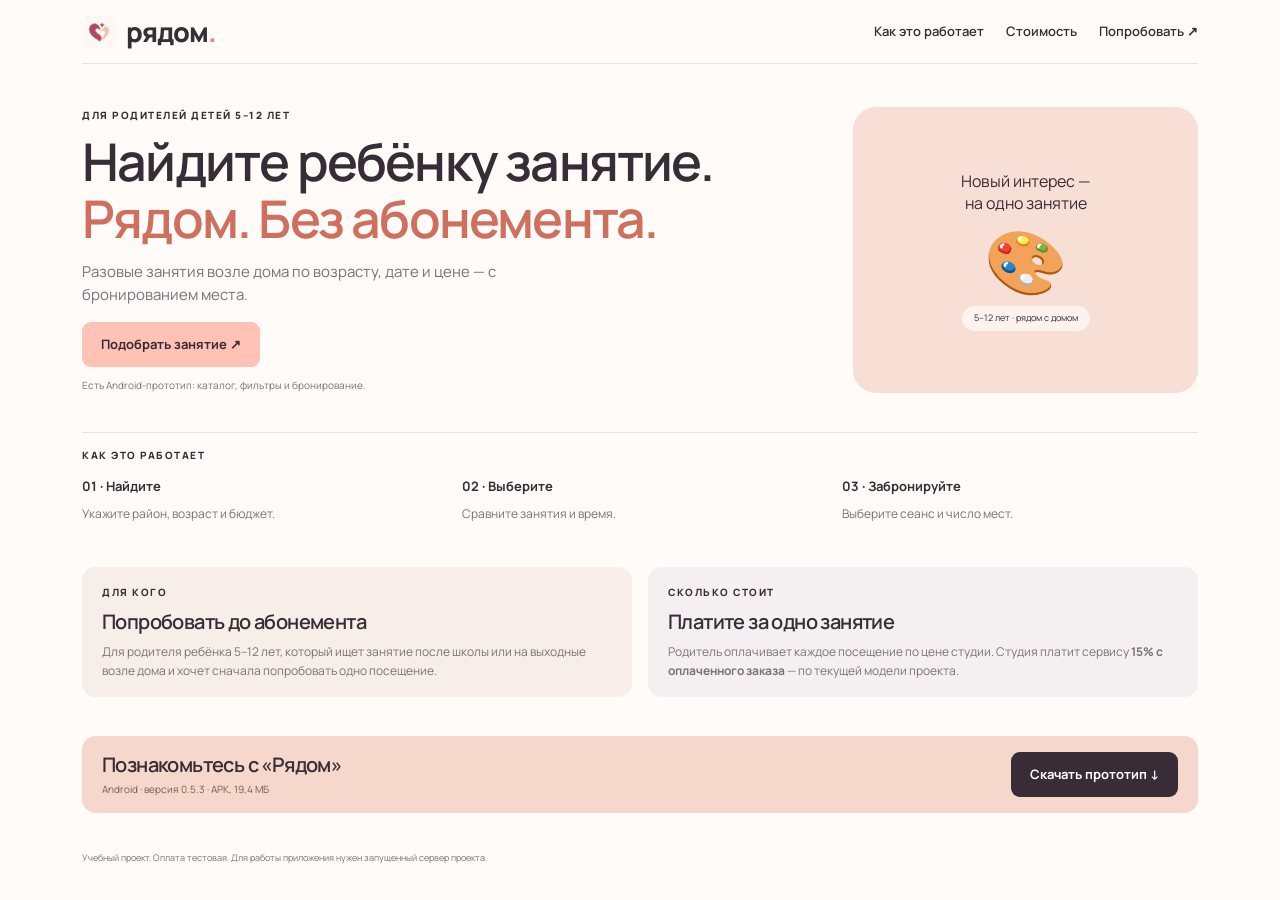
==== index.html @ be939d82 "Publish Ryadom landing page" ====
<!doctype html><html lang="ru"><head><meta charset="utf-8"><meta name="viewport" content="width=device-width,initial-scale=1"><title>Рядом — занятия для детей без абонемента</title><meta name="description" content="Выберите разовое занятие для ребёнка 5–12 лет рядом с домом. Возраст, расписание и стоимость — в одном приложении."><link rel="icon" href="icon.png"><link rel="stylesheet" href="style.css"><style>
:root{--paper:#fffbf8;--ink:#382d36;--muted:#7b7177;--accent:#ffc2b5;--line:#ece1df}.brand{display:flex;align-items:center;font-size:29px}.brand img{width:42px;height:42px;border-radius:12px;margin-right:10px}.hero{gap:50px;min-height:600px}.hero h1 em{font-style:normal;color:#cf705f}.visual{background:#f7ddd4;min-height:460px;display:flex;align-items:center;justify-content:center}.phone{width:250px;background:#fffaf8;border:7px solid white;border-radius:35px;box-shadow:0 24px 65px #9e62512b;transform:rotate(-5deg);padding:20px 14px;position:relative;z-index:1}.phone-top{font-size:10px;display:flex;justify-content:space-between}.phone h3{font-size:23px;margin:22px 0 8px}.phone p{font-size:10px;color:var(--muted)}.search{background:#f1e8e3;border-radius:8px;padding:8px;font-size:10px;margin:12px 0}.mini-art{height:115px;background:#ffcab8;border-radius:12px;display:grid;place-items:center;font-size:64px}.phone strong{font-size:13px;display:block;margin-top:12px}.phone .button{width:100%;font-size:11px;padding:10px;margin-top:12px;background:#e99582;color:#382d36}.float{position:absolute;padding:14px 18px;background:white;border-radius:14px;font-size:12px;box-shadow:0 10px 30px #814d4212;z-index:2}.float.a{right:10px;top:70px;transform:rotate(6deg)}.float.b{left:14px;bottom:48px;transform:rotate(3deg)}.flower{position:absolute;right:18px;bottom:25px;color:#e38f78;font-size:90px;line-height:1}.tag{display:inline-block;border:1px solid #e6d1cb;padding:5px 12px;border-radius:20px;font-size:11px;margin:0 5px 8px 0}.ribbon{padding:18px 0;border-top:1px solid var(--line);display:flex;justify-content:space-between;gap:16px;font-size:12px;color:var(--muted)}.demo{background:#f8eee8;border-radius:22px;padding:30px}.filters{display:flex;gap:10px;flex-wrap:wrap;margin:22px 0}.filters label{font-size:11px;display:flex;flex-direction:column;gap:5px;flex:1}select{font:inherit;border:1px solid #e3d7d1;border-radius:8px;padding:10px;background:white;color:var(--ink);min-width:130px}.cards{display:grid;grid-template-columns:repeat(3,1fr);gap:16px}.activity{background:white;border-radius:14px;padding:16px}.activity .art{height:110px;border-radius:9px;display:grid;place-items:center;font-size:50px;background:var(--tint)}.activity h3{font-size:17px;margin:14px 0 5px}.activity p{font-size:12px;color:var(--muted);margin:5px 0}.activity .button{width:100%;padding:10px;font-size:12px;margin-top:15px}.demo-note{font-size:11px;color:var(--muted)}.audience{background:#f5e3dc;border-radius:22px;padding:36px}.audience blockquote{margin:0;font-size:25px;line-height:1.5;letter-spacing:-.6px}.audience small{display:block;margin-top:20px;color:var(--muted)}.price .unit{font-size:14px;letter-spacing:0;font-weight:500}.price ul{padding-left:20px;font-size:14px;color:var(--muted)}.contact{background:#f5d7cc;color:var(--ink)}.contact p{color:#755b58}.contact small{display:block;max-width:360px;font-size:11px;margin-top:12px}.empty{grid-column:1/-1;padding:30px;text-align:center}.modal{border:0;max-width:450px;width:calc(100% - 32px);border-radius:22px;padding:32px;color:var(--ink);background:var(--paper)}.modal::backdrop{background:#382d3680}.modal h2{font-size:27px}.close{float:right;border:0;background:transparent;font-size:24px;cursor:pointer}.modal p{color:var(--muted);font-size:14px}.modal .button{margin-top:12px;width:100%}@media(max-width:800px){.hero{min-height:0}.visual{min-height:410px}.ribbon{flex-wrap:wrap}.cards{grid-template-columns:1fr}.activity{display:grid;grid-template-columns:80px 1fr;gap:0 16px}.activity .art{grid-row:1/5;height:100%;min-height:100px;font-size:40px}.activity h3{margin-top:0}.activity .button{grid-column:2}.audience{padding:24px}.audience blockquote{font-size:22px}}@media(max-width:450px){nav a:first-child{display:none}.hero h1{font-size:42px}.float.a{right:0}.float.b{left:0}.contact h2{font-size:29px}}
</style><style>
html,body{height:100%;margin:0}body>.wrap{height:100dvh;max-width:1180px;display:flex;flex-direction:column;padding:0 32px}header{height:64px;flex-shrink:0}.brand{font-size:27px}.brand img{width:34px;height:34px}nav{gap:22px}.one-screen{flex:1;min-height:0;display:flex;flex-direction:column;justify-content:space-evenly;gap:12px;padding:16px 0 8px}.compact-hero{display:grid;grid-template-columns:1.4fr .65fr;align-items:center;gap:28px}.eyebrow{font-size:10px;margin-bottom:10px;letter-spacing:1.5px}.compact-hero h1{font-size:clamp(30px,4.1vw,52px);line-height:1.1;letter-spacing:-1.8px;margin:0 0 14px;font-weight:600}.compact-hero h1 em{font-style:normal;color:#cf705f}.lead{font-size:15px;line-height:1.5;max-width:530px;margin:0 0 16px;color:var(--muted)}.button{padding:12px 19px;font-size:13px}.proof{font-size:10px;margin:10px 0 0}.small-visual{align-self:stretch;min-height:200px;border-radius:23px;background:#f8dfd5;display:flex;align-items:center;justify-content:center;flex-direction:column;gap:10px;position:relative}.art-label{font-size:16px;line-height:1.4;text-align:center}.palette{font-size:65px;line-height:1.1;transform:rotate(-12deg)}.small-visual .tag{font-size:9px;border:0;margin:0;background:#fff9}.compact-how{border-top:1px solid var(--line);padding-top:14px}.steps{margin:0;gap:24px}.steps b{font-size:13px}.steps p{font-size:12px;margin:5px 0;color:var(--muted)}.compact-bottom{display:grid;grid-template-columns:1fr 1fr;gap:16px}.compact-bottom section{background:#f7eee9;padding:17px 20px;border-radius:14px}.compact-bottom section:last-child{background:#f4f0f2}h2{font-size:20px;letter-spacing:-.6px;line-height:1.2;margin:0 0 9px}.compact-bottom p{font-size:12px;line-height:1.55;color:var(--muted);margin:0}.compact-contact{display:flex;align-items:center;justify-content:space-between;gap:15px;padding:16px 20px;border-radius:14px;background:#f5d7cc}.compact-contact h2{font-size:20px;margin:0 0 4px}.compact-contact p{font-size:10px;margin:0;color:#755b58}.footnote{font-size:9px;line-height:1.4;margin:0;color:var(--muted)}.catalog-modal{max-width:780px}.catalog-modal .cards{grid-template-columns:repeat(3,1fr)}.catalog-modal .activity{display:block}.catalog-modal .activity .art{height:85px;min-height:0}.catalog-modal h3{font-size:14px}.catalog-modal .activity .button{font-size:10px;padding:8px}
@media(max-width:800px){body>.wrap{padding:0 22px}header{height:58px}.one-screen{gap:12px;padding-top:18px}.compact-hero{grid-template-columns:1.5fr .7fr;gap:18px}.compact-hero h1{font-size:32px}.lead{font-size:13px}.small-visual{min-height:180px}.art-label{font-size:13px}.palette{font-size:58px}.steps{grid-template-columns:repeat(3,1fr);gap:16px}.compact-bottom{gap:12px}.compact-bottom section{padding:15px}.compact-bottom h2{font-size:18px}.compact-bottom p{font-size:12px}}
@media(max-width:520px){body>.wrap{padding:0 15px}header{height:49px}.brand{font-size:23px}.brand img{width:29px;height:29px}nav{gap:13px}nav a{font-size:10px}.one-screen{gap:9px;padding-top:10px}.compact-hero{grid-template-columns:1fr}.small-visual{display:none}.compact-hero h1{font-size:30px;margin-bottom:10px}.eyebrow{font-size:9px;margin-bottom:7px}.lead{font-size:12px;margin-bottom:11px}.proof{font-size:9px;margin-top:7px}.button{padding:10px 14px;font-size:12px}.compact-how{padding-top:10px}.steps{gap:11px}.steps b{font-size:11px}.steps p{font-size:10px;line-height:1.45}.compact-bottom{gap:8px}.compact-bottom section{padding:12px 10px}.compact-bottom h2{font-size:15px}.compact-bottom p{font-size:10px;line-height:1.5}.compact-contact{padding:12px;gap:9px}.compact-contact h2{font-size:15px}.compact-contact p{font-size:9px}.compact-contact .button{font-size:10px;padding:10px}.footnote{font-size:8px}.catalog-modal{padding:20px}.catalog-modal .cards{grid-template-columns:1fr}.catalog-modal .activity{display:grid}.catalog-modal .activity .art{height:100%}}
@media(max-height:700px) and (min-width:521px){header{height:50px}.one-screen{gap:8px;padding:10px 0 5px}.compact-hero h1{font-size:34px}.small-visual{min-height:160px}.palette{font-size:48px}.lead{font-size:12px;margin-bottom:10px}.compact-bottom section{padding:12px 16px}.compact-bottom p{font-size:11px}.compact-how{padding-top:10px}.compact-contact{padding:10px 16px}.eyebrow{margin-bottom:6px}.compact-bottom h2{font-size:18px}}
</style></head><body><div class="wrap"><header><a class="brand" href="#" aria-label="Рядом — главная"><img src="icon.png" alt="">рядом<span style="color:#dc8d7c">.</span></a><nav aria-label="Навигация"><a href="#how">Как это работает</a><a href="#price">Стоимость</a><a href="#try">Попробовать ↗</a></nav></header>
<main class="one-screen">
<section class="compact-hero"><div><span class="eyebrow">Для родителей детей 5–12 лет</span><h1>Найдите ребёнку занятие.<br><em>Рядом. Без абонемента.</em></h1><p class="lead">Разовые занятия возле дома по возрасту, дате и цене — с бронированием места.</p><button class="button light" id="show-catalog">Подобрать занятие ↗</button><p class="proof">Есть Android-прототип: каталог, фильтры и бронирование.</p></div><div class="small-visual"><span class="art-label">Новый интерес —<br>на одно занятие</span><div class="palette" aria-hidden="true">🎨</div><span class="tag">5–12 лет · рядом с домом</span></div></section>
<section class="compact-how" id="how"><span class="eyebrow">Как это работает</span><div class="steps"><article><b>01 · Найдите</b><p>Укажите район, возраст и бюджет.</p></article><article><b>02 · Выберите</b><p>Сравните занятия и время.</p></article><article><b>03 · Забронируйте</b><p>Выберите сеанс и число мест.</p></article></div></section>
<div class="compact-bottom"><section id="for"><span class="eyebrow">Для кого</span><h2>Попробовать до абонемента</h2><p>Для родителя ребёнка 5–12 лет, который ищет занятие после школы или на выходные возле дома и хочет сначала попробовать одно посещение.</p></section><section id="price"><span class="eyebrow">Сколько стоит</span><h2>Платите за одно занятие</h2><p>Родитель оплачивает каждое посещение по цене студии. Студия платит сервису <b>15% с оплаченного заказа</b> — по текущей модели проекта.</p></section></div>
<section class="compact-contact" id="try"><div><h2>Познакомьтесь с «Рядом»</h2><p>Android · версия 0.5.3 · APK, 19,4 МБ</p></div><a class="button" href="ryadom-parent.apk" download>Скачать прототип ↓</a></section><p class="footnote">Учебный проект. Оплата тестовая. Для работы приложения нужен запущенный сервер проекта.</p>
</main></div>
<dialog class="modal catalog-modal" id="catalog-dialog"><button class="close" id="close-catalog" aria-label="Закрыть подбор">×</button><span class="eyebrow">Пример подбора</span><h2>Какое занятие подойдёт?</h2><div class="filters"><label>Возраст ребёнка<select id="age"><option value="0">Любой, 5–12 лет</option><option value="5">5 лет</option><option value="6">6 лет</option><option value="7">7 лет</option><option value="8">8 лет</option><option value="9">9 лет</option><option value="10">10 лет</option><option value="11">11 лет</option><option value="12">12 лет</option></select></label><label>Бюджет за занятие<select id="budget"><option value="99999">Любой бюджет</option><option value="800">До 800 ₽</option><option value="1000">До 1 000 ₽</option><option value="1500">До 1 500 ₽</option></select></label><label>Направление<select id="category"><option value="all">Все направления</option><option value="creative">Творчество</option><option value="science">Наука</option><option value="movement">Движение</option></select></label></div><div class="cards" id="cards" aria-live="polite"></div><p class="demo-note">Демонстрационные занятия и цены. Реальная бронь не создаётся.</p></dialog>
<dialog class="modal" id="details"><button class="close" aria-label="Закрыть">×</button><span class="eyebrow">Пример занятия</span><h2 id="detail-title"></h2><p id="detail-info"></p><p>В приложении здесь можно выбрать сеанс и забронировать место. На этой странице показан демонстрационный сценарий; бронь не создаётся.</p><a class="button light" href="ryadom-parent.apk" download>Скачать прототип ↓</a></dialog><script>
const activities=[{name:'Первая чашка из глины',min:6,max:12,price:1200,category:'creative',icon:'🎨',tint:'#f6d7c7',duration:60},{name:'Лаборатория открытий',min:7,max:12,price:900,category:'science',icon:'🔬',tint:'#e1e8db',duration:60},{name:'Танцы: первый шаг',min:5,max:9,price:700,category:'movement',icon:'🩰',tint:'#eadff0',duration:45}];const cards=document.querySelector('#cards'),dialog=document.querySelector('#details');function render(){const age=+document.querySelector('#age').value,budget=+document.querySelector('#budget').value,category=document.querySelector('#category').value;const found=activities.filter(a=>(!age||age>=a.min&&age<=a.max)&&a.price<=budget&&(category==='all'||a.category===category));cards.innerHTML=found.length?found.map(a=>`<article class="activity"><div class="art" style="--tint:${a.tint}" aria-hidden="true">${a.icon}</div><h3>${a.name}</h3><p>${a.min}–${a.max} лет · ${a.duration} минут</p><p><b>${a.price.toLocaleString('ru-RU')} ₽</b> / занятие</p><button class="button" data-name="${a.name}">Посмотреть занятие ↗</button></article>`).join(''):'<p class="empty">В примере нет занятий с такими параметрами. Измените возраст или бюджет.</p>';cards.querySelectorAll('button').forEach(b=>b.onclick=()=>{const a=activities.find(a=>a.name===b.dataset.name);document.querySelector('#detail-title').textContent=a.name;document.querySelector('#detail-info').textContent=`${a.min}–${a.max} лет · ${a.duration} минут · ${a.price} ₽ за посещение`;dialog.showModal()})}document.querySelectorAll('select').forEach(s=>s.addEventListener('change',render));document.querySelector('#details .close').onclick=()=>dialog.close();dialog.addEventListener('click',e=>{if(e.target===dialog){const r=dialog.getBoundingClientRect();if(e.clientX<r.left||e.clientX>r.right||e.clientY<r.top||e.clientY>r.bottom)dialog.close()}});render();
const catalogDialog=document.querySelector('#catalog-dialog');document.querySelector('#show-catalog').onclick=()=>catalogDialog.showModal();document.querySelector('#close-catalog').onclick=()=>catalogDialog.close();
</script></body></html>
---- style.css ----
@import url('https://fonts.googleapis.com/css2?family=Manrope:wght@400;500;600;700;800&display=swap');
:root{--paper:#f7f6f2;--ink:#202b25;--muted:#657068;--accent:#d6f17b;--line:#dce0d7}*{box-sizing:border-box}html{scroll-behavior:smooth;scroll-padding-top:90px}body{margin:0;background:var(--paper);color:var(--ink);font-family:Manrope,Arial,sans-serif;line-height:1.6}a{color:inherit}button,input,textarea{font:inherit}.wrap{max-width:1240px;margin:auto;padding:0 40px}header{height:88px;display:flex;align-items:center;justify-content:space-between;border-bottom:1px solid var(--line)}.brand{font-size:22px;font-weight:800;text-decoration:none;letter-spacing:-1px}.brand-mark{display:inline-grid;place-items:center;width:32px;height:32px;border-radius:50%;background:var(--ink);color:var(--accent);margin-right:10px}nav{display:flex;gap:28px}nav a{text-decoration:none;font-size:13px;font-weight:600}.button{display:inline-flex;align-items:center;justify-content:center;gap:24px;padding:16px 24px;border-radius:9px;border:0;background:var(--ink);color:white;text-decoration:none;font-weight:700;cursor:pointer}.button:hover{background:#3d5145}.button.light{background:var(--accent);color:var(--ink)}.eyebrow{display:block;font-size:11px;font-weight:800;letter-spacing:2px;text-transform:uppercase;margin-bottom:22px}.hero{display:grid;grid-template-columns:1.1fr 1fr;gap:70px;align-items:center;min-height:620px;padding:65px 0}.hero h1{font-size:clamp(36px,4.7vw,64px);line-height:1.08;letter-spacing:-3px;font-weight:600;margin:0 0 25px}.hero .lead{max-width:430px;font-size:18px;color:var(--muted);margin-bottom:30px}.proof{font-size:12px;color:var(--muted);margin-top:20px}.visual{position:relative;min-height:430px;border-radius:28px;background:#e8edde;padding:36px;overflow:hidden}.visual:before{content:'';position:absolute;width:320px;height:320px;border:1px solid #c3cdb9;border-radius:50%;right:-130px;top:-130px}.sample{position:relative;background:white;border-radius:16px;padding:24px;box-shadow:0 20px 60px #31432512}.section{padding:85px 0;border-top:1px solid var(--line)}h2{font-size:clamp(28px,3.3vw,42px);line-height:1.2;letter-spacing:-1.5px;font-weight:600;margin:0 0 30px}.section-head{display:flex;justify-content:space-between;gap:30px;align-items:start}.section-head p{max-width:360px;color:var(--muted);margin-top:0}.steps{display:grid;grid-template-columns:repeat(3,1fr);gap:36px;margin-top:32px}.step{border-top:1px solid var(--line);padding-top:24px}.number{font-size:12px;color:var(--muted)}h3{font-size:21px;line-height:1.35;letter-spacing:-.5px}.step p{color:var(--muted);font-size:14px}.split{display:grid;grid-template-columns:1fr 1fr;gap:80px;align-items:start}.split p{color:var(--muted)}.price{border:1px solid var(--line);background:white;padding:32px;border-radius:18px}.price strong{display:block;font-size:40px;letter-spacing:-2px}.contact{background:var(--ink);color:white;border-radius:24px;padding:48px;display:flex;align-items:center;justify-content:space-between;gap:36px;margin-bottom:60px}.contact h2{margin-bottom:12px}.contact p{color:#c3ccc5;margin:0}footer{display:flex;justify-content:space-between;font-size:12px;color:var(--muted);padding:25px 0;border-top:1px solid var(--line)}:focus-visible{outline:3px solid #94b545;outline-offset:5px}@media(max-width:800px){.wrap{padding:0 22px}header{height:74px}nav{gap:16px}nav a{font-size:11px}.hero{grid-template-columns:1fr;gap:32px;padding:40px 0;min-height:0}.hero h1{letter-spacing:-1.8px}.hero .lead{font-size:16px}.visual{min-height:300px;padding:24px}.section{padding:48px 0}.section-head,.contact{display:block}.steps,.split{grid-template-columns:1fr;gap:24px}.contact{padding:28px}.contact .button{margin-top:24px}.section-head p{max-width:none}}@media(prefers-reduced-motion:reduce){html{scroll-behavior:auto}}
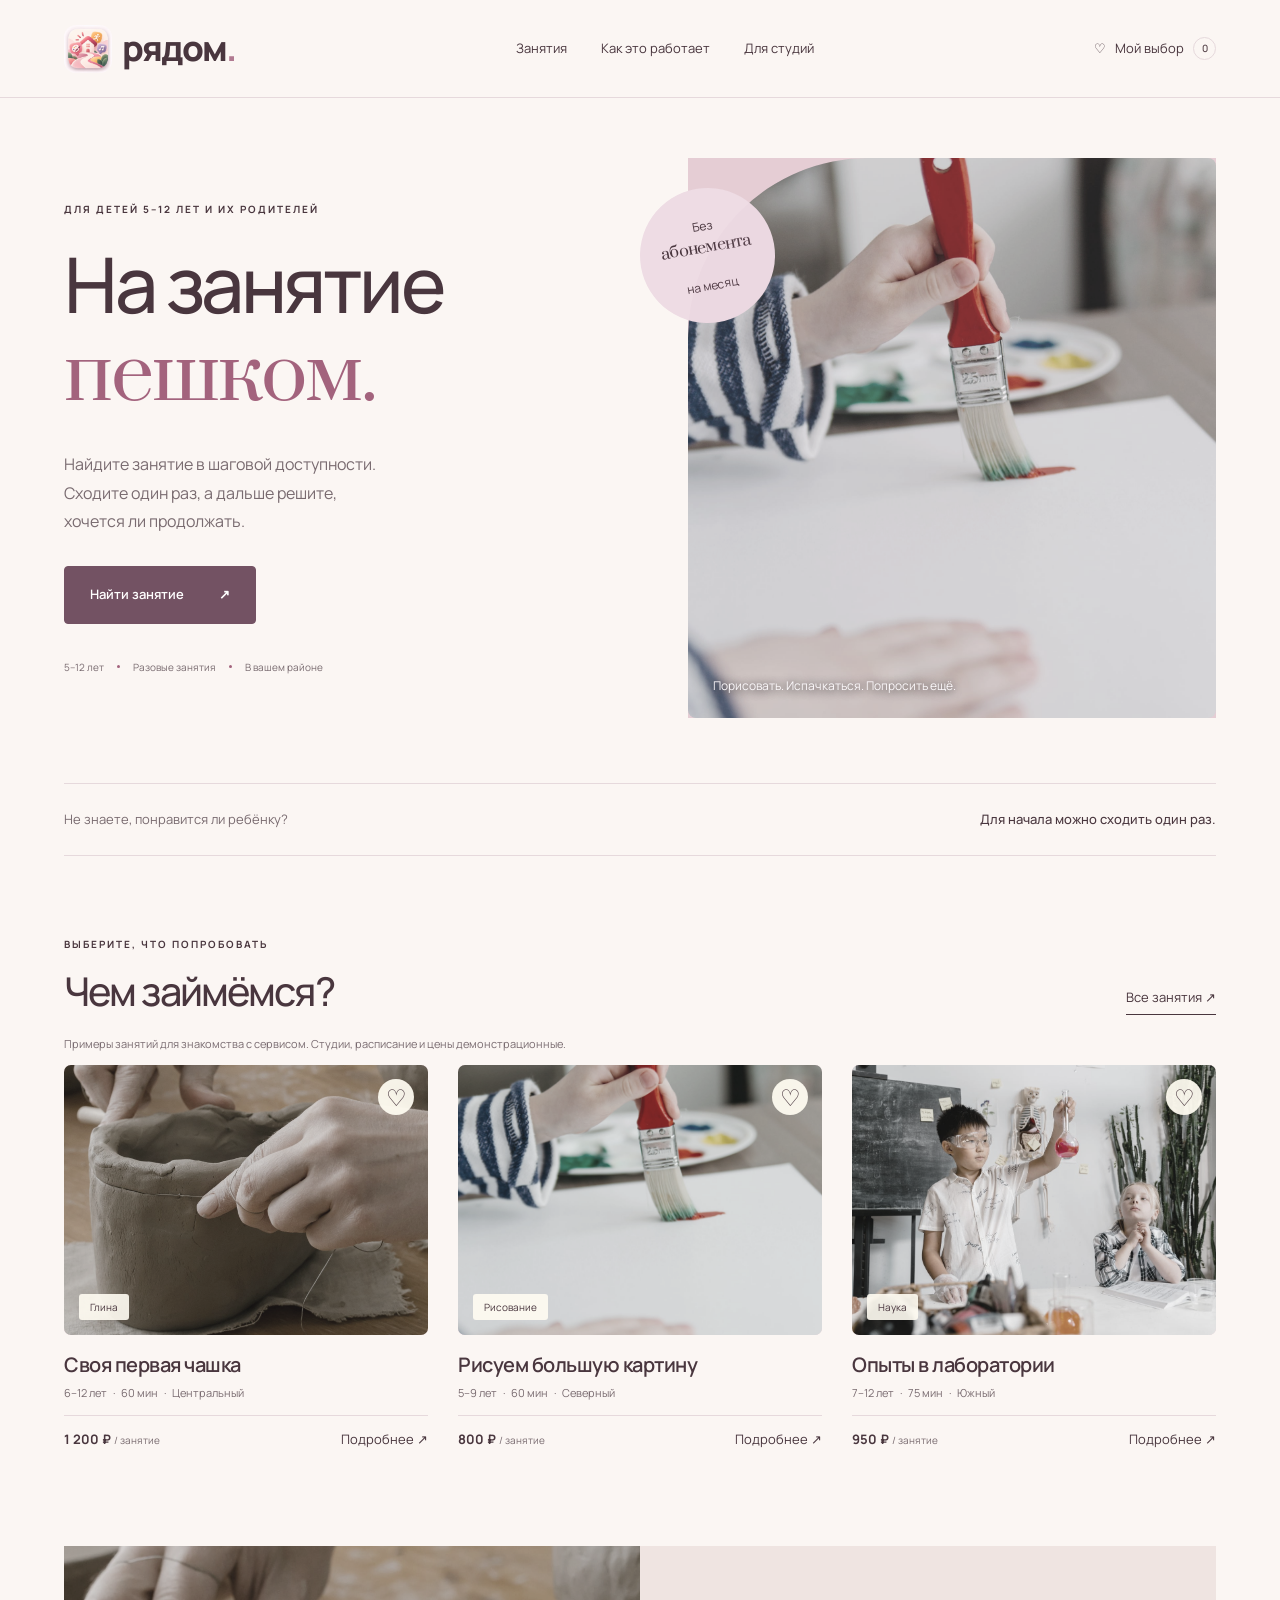
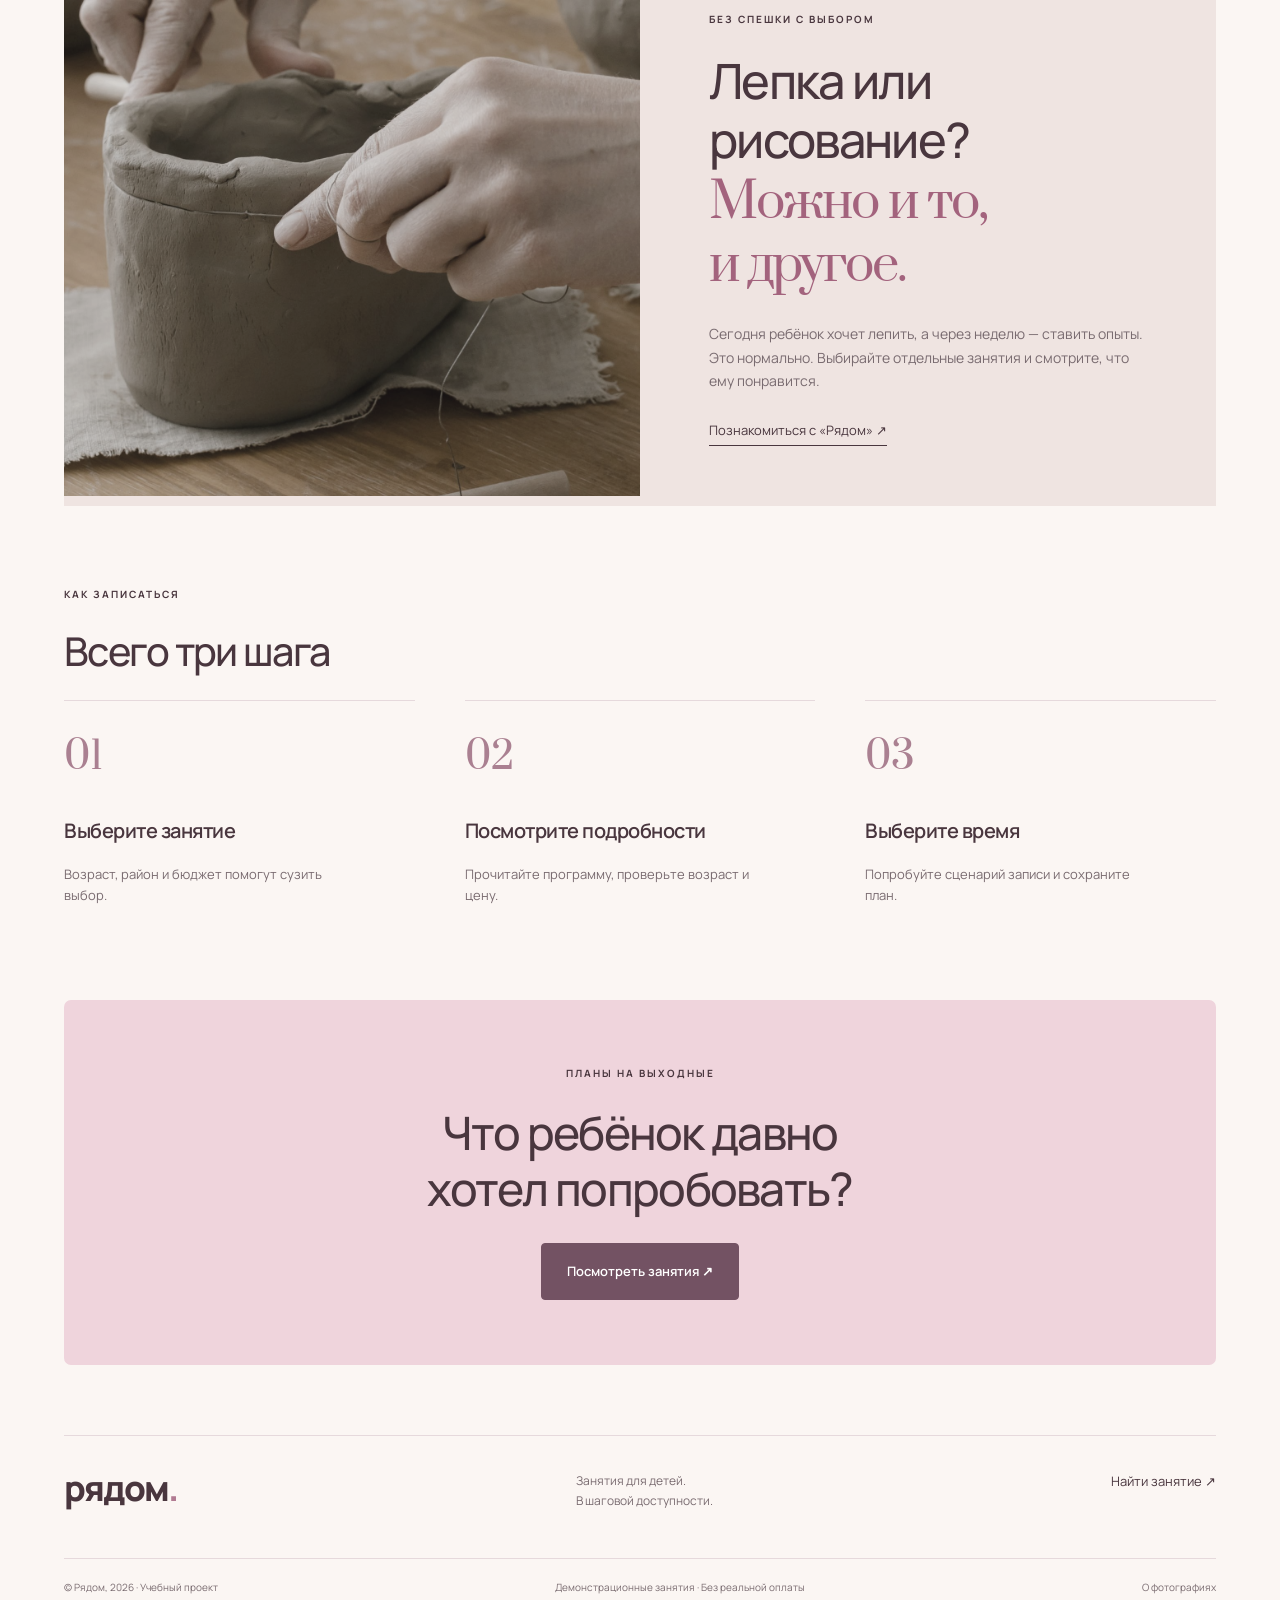
==== commit d0caa54a: "Replace landing with six-page Ryadom showcase Add catalog filters, favorites and local demo bookings" ====
--- a/index.html
+++ b/index.html
@@ -1,19 +1 @@
-<!doctype html><html lang="ru"><head><meta charset="utf-8"><meta name="viewport" content="width=device-width,initial-scale=1"><title>Рядом — занятия для детей без абонемента</title><meta name="description" content="Выберите разовое занятие для ребёнка 5–12 лет рядом с домом. Возраст, расписание и стоимость — в одном приложении."><link rel="icon" href="icon.png"><link rel="stylesheet" href="style.css"><style>
-:root{--paper:#fffbf8;--ink:#382d36;--muted:#7b7177;--accent:#ffc2b5;--line:#ece1df}.brand{display:flex;align-items:center;font-size:29px}.brand img{width:42px;height:42px;border-radius:12px;margin-right:10px}.hero{gap:50px;min-height:600px}.hero h1 em{font-style:normal;color:#cf705f}.visual{background:#f7ddd4;min-height:460px;display:flex;align-items:center;justify-content:center}.phone{width:250px;background:#fffaf8;border:7px solid white;border-radius:35px;box-shadow:0 24px 65px #9e62512b;transform:rotate(-5deg);padding:20px 14px;position:relative;z-index:1}.phone-top{font-size:10px;display:flex;justify-content:space-between}.phone h3{font-size:23px;margin:22px 0 8px}.phone p{font-size:10px;color:var(--muted)}.search{background:#f1e8e3;border-radius:8px;padding:8px;font-size:10px;margin:12px 0}.mini-art{height:115px;background:#ffcab8;border-radius:12px;display:grid;place-items:center;font-size:64px}.phone strong{font-size:13px;display:block;margin-top:12px}.phone .button{width:100%;font-size:11px;padding:10px;margin-top:12px;background:#e99582;color:#382d36}.float{position:absolute;padding:14px 18px;background:white;border-radius:14px;font-size:12px;box-shadow:0 10px 30px #814d4212;z-index:2}.float.a{right:10px;top:70px;transform:rotate(6deg)}.float.b{left:14px;bottom:48px;transform:rotate(3deg)}.flower{position:absolute;right:18px;bottom:25px;color:#e38f78;font-size:90px;line-height:1}.tag{display:inline-block;border:1px solid #e6d1cb;padding:5px 12px;border-radius:20px;font-size:11px;margin:0 5px 8px 0}.ribbon{padding:18px 0;border-top:1px solid var(--line);display:flex;justify-content:space-between;gap:16px;font-size:12px;color:var(--muted)}.demo{background:#f8eee8;border-radius:22px;padding:30px}.filters{display:flex;gap:10px;flex-wrap:wrap;margin:22px 0}.filters label{font-size:11px;display:flex;flex-direction:column;gap:5px;flex:1}select{font:inherit;border:1px solid #e3d7d1;border-radius:8px;padding:10px;background:white;color:var(--ink);min-width:130px}.cards{display:grid;grid-template-columns:repeat(3,1fr);gap:16px}.activity{background:white;border-radius:14px;padding:16px}.activity .art{height:110px;border-radius:9px;display:grid;place-items:center;font-size:50px;background:var(--tint)}.activity h3{font-size:17px;margin:14px 0 5px}.activity p{font-size:12px;color:var(--muted);margin:5px 0}.activity .button{width:100%;padding:10px;font-size:12px;margin-top:15px}.demo-note{font-size:11px;color:var(--muted)}.audience{background:#f5e3dc;border-radius:22px;padding:36px}.audience blockquote{margin:0;font-size:25px;line-height:1.5;letter-spacing:-.6px}.audience small{display:block;margin-top:20px;color:var(--muted)}.price .unit{font-size:14px;letter-spacing:0;font-weight:500}.price ul{padding-left:20px;font-size:14px;color:var(--muted)}.contact{background:#f5d7cc;color:var(--ink)}.contact p{color:#755b58}.contact small{display:block;max-width:360px;font-size:11px;margin-top:12px}.empty{grid-column:1/-1;padding:30px;text-align:center}.modal{border:0;max-width:450px;width:calc(100% - 32px);border-radius:22px;padding:32px;color:var(--ink);background:var(--paper)}.modal::backdrop{background:#382d3680}.modal h2{font-size:27px}.close{float:right;border:0;background:transparent;font-size:24px;cursor:pointer}.modal p{color:var(--muted);font-size:14px}.modal .button{margin-top:12px;width:100%}@media(max-width:800px){.hero{min-height:0}.visual{min-height:410px}.ribbon{flex-wrap:wrap}.cards{grid-template-columns:1fr}.activity{display:grid;grid-template-columns:80px 1fr;gap:0 16px}.activity .art{grid-row:1/5;height:100%;min-height:100px;font-size:40px}.activity h3{margin-top:0}.activity .button{grid-column:2}.audience{padding:24px}.audience blockquote{font-size:22px}}@media(max-width:450px){nav a:first-child{display:none}.hero h1{font-size:42px}.float.a{right:0}.float.b{left:0}.contact h2{font-size:29px}}
-</style><style>
-html,body{height:100%;margin:0}body>.wrap{height:100dvh;max-width:1180px;display:flex;flex-direction:column;padding:0 32px}header{height:64px;flex-shrink:0}.brand{font-size:27px}.brand img{width:34px;height:34px}nav{gap:22px}.one-screen{flex:1;min-height:0;display:flex;flex-direction:column;justify-content:space-evenly;gap:12px;padding:16px 0 8px}.compact-hero{display:grid;grid-template-columns:1.4fr .65fr;align-items:center;gap:28px}.eyebrow{font-size:10px;margin-bottom:10px;letter-spacing:1.5px}.compact-hero h1{font-size:clamp(30px,4.1vw,52px);line-height:1.1;letter-spacing:-1.8px;margin:0 0 14px;font-weight:600}.compact-hero h1 em{font-style:normal;color:#cf705f}.lead{font-size:15px;line-height:1.5;max-width:530px;margin:0 0 16px;color:var(--muted)}.button{padding:12px 19px;font-size:13px}.proof{font-size:10px;margin:10px 0 0}.small-visual{align-self:stretch;min-height:200px;border-radius:23px;background:#f8dfd5;display:flex;align-items:center;justify-content:center;flex-direction:column;gap:10px;position:relative}.art-label{font-size:16px;line-height:1.4;text-align:center}.palette{font-size:65px;line-height:1.1;transform:rotate(-12deg)}.small-visual .tag{font-size:9px;border:0;margin:0;background:#fff9}.compact-how{border-top:1px solid var(--line);padding-top:14px}.steps{margin:0;gap:24px}.steps b{font-size:13px}.steps p{font-size:12px;margin:5px 0;color:var(--muted)}.compact-bottom{display:grid;grid-template-columns:1fr 1fr;gap:16px}.compact-bottom section{background:#f7eee9;padding:17px 20px;border-radius:14px}.compact-bottom section:last-child{background:#f4f0f2}h2{font-size:20px;letter-spacing:-.6px;line-height:1.2;margin:0 0 9px}.compact-bottom p{font-size:12px;line-height:1.55;color:var(--muted);margin:0}.compact-contact{display:flex;align-items:center;justify-content:space-between;gap:15px;padding:16px 20px;border-radius:14px;background:#f5d7cc}.compact-contact h2{font-size:20px;margin:0 0 4px}.compact-contact p{font-size:10px;margin:0;color:#755b58}.footnote{font-size:9px;line-height:1.4;margin:0;color:var(--muted)}.catalog-modal{max-width:780px}.catalog-modal .cards{grid-template-columns:repeat(3,1fr)}.catalog-modal .activity{display:block}.catalog-modal .activity .art{height:85px;min-height:0}.catalog-modal h3{font-size:14px}.catalog-modal .activity .button{font-size:10px;padding:8px}
-@media(max-width:800px){body>.wrap{padding:0 22px}header{height:58px}.one-screen{gap:12px;padding-top:18px}.compact-hero{grid-template-columns:1.5fr .7fr;gap:18px}.compact-hero h1{font-size:32px}.lead{font-size:13px}.small-visual{min-height:180px}.art-label{font-size:13px}.palette{font-size:58px}.steps{grid-template-columns:repeat(3,1fr);gap:16px}.compact-bottom{gap:12px}.compact-bottom section{padding:15px}.compact-bottom h2{font-size:18px}.compact-bottom p{font-size:12px}}
-@media(max-width:520px){body>.wrap{padding:0 15px}header{height:49px}.brand{font-size:23px}.brand img{width:29px;height:29px}nav{gap:13px}nav a{font-size:10px}.one-screen{gap:9px;padding-top:10px}.compact-hero{grid-template-columns:1fr}.small-visual{display:none}.compact-hero h1{font-size:30px;margin-bottom:10px}.eyebrow{font-size:9px;margin-bottom:7px}.lead{font-size:12px;margin-bottom:11px}.proof{font-size:9px;margin-top:7px}.button{padding:10px 14px;font-size:12px}.compact-how{padding-top:10px}.steps{gap:11px}.steps b{font-size:11px}.steps p{font-size:10px;line-height:1.45}.compact-bottom{gap:8px}.compact-bottom section{padding:12px 10px}.compact-bottom h2{font-size:15px}.compact-bottom p{font-size:10px;line-height:1.5}.compact-contact{padding:12px;gap:9px}.compact-contact h2{font-size:15px}.compact-contact p{font-size:9px}.compact-contact .button{font-size:10px;padding:10px}.footnote{font-size:8px}.catalog-modal{padding:20px}.catalog-modal .cards{grid-template-columns:1fr}.catalog-modal .activity{display:grid}.catalog-modal .activity .art{height:100%}}
-@media(max-height:700px) and (min-width:521px){header{height:50px}.one-screen{gap:8px;padding:10px 0 5px}.compact-hero h1{font-size:34px}.small-visual{min-height:160px}.palette{font-size:48px}.lead{font-size:12px;margin-bottom:10px}.compact-bottom section{padding:12px 16px}.compact-bottom p{font-size:11px}.compact-how{padding-top:10px}.compact-contact{padding:10px 16px}.eyebrow{margin-bottom:6px}.compact-bottom h2{font-size:18px}}
-</style></head><body><div class="wrap"><header><a class="brand" href="#" aria-label="Рядом — главная"><img src="icon.png" alt="">рядом<span style="color:#dc8d7c">.</span></a><nav aria-label="Навигация"><a href="#how">Как это работает</a><a href="#price">Стоимость</a><a href="#try">Попробовать ↗</a></nav></header>
-<main class="one-screen">
-<section class="compact-hero"><div><span class="eyebrow">Для родителей детей 5–12 лет</span><h1>Найдите ребёнку занятие.<br><em>Рядом. Без абонемента.</em></h1><p class="lead">Разовые занятия возле дома по возрасту, дате и цене — с бронированием места.</p><button class="button light" id="show-catalog">Подобрать занятие ↗</button><p class="proof">Есть Android-прототип: каталог, фильтры и бронирование.</p></div><div class="small-visual"><span class="art-label">Новый интерес —<br>на одно занятие</span><div class="palette" aria-hidden="true">🎨</div><span class="tag">5–12 лет · рядом с домом</span></div></section>
-<section class="compact-how" id="how"><span class="eyebrow">Как это работает</span><div class="steps"><article><b>01 · Найдите</b><p>Укажите район, возраст и бюджет.</p></article><article><b>02 · Выберите</b><p>Сравните занятия и время.</p></article><article><b>03 · Забронируйте</b><p>Выберите сеанс и число мест.</p></article></div></section>
-<div class="compact-bottom"><section id="for"><span class="eyebrow">Для кого</span><h2>Попробовать до абонемента</h2><p>Для родителя ребёнка 5–12 лет, который ищет занятие после школы или на выходные возле дома и хочет сначала попробовать одно посещение.</p></section><section id="price"><span class="eyebrow">Сколько стоит</span><h2>Платите за одно занятие</h2><p>Родитель оплачивает каждое посещение по цене студии. Студия платит сервису <b>15% с оплаченного заказа</b> — по текущей модели проекта.</p></section></div>
-<section class="compact-contact" id="try"><div><h2>Познакомьтесь с «Рядом»</h2><p>Android · версия 0.5.3 · APK, 19,4 МБ</p></div><a class="button" href="ryadom-parent.apk" download>Скачать прототип ↓</a></section><p class="footnote">Учебный проект. Оплата тестовая. Для работы приложения нужен запущенный сервер проекта.</p>
-</main></div>
-<dialog class="modal catalog-modal" id="catalog-dialog"><button class="close" id="close-catalog" aria-label="Закрыть подбор">×</button><span class="eyebrow">Пример подбора</span><h2>Какое занятие подойдёт?</h2><div class="filters"><label>Возраст ребёнка<select id="age"><option value="0">Любой, 5–12 лет</option><option value="5">5 лет</option><option value="6">6 лет</option><option value="7">7 лет</option><option value="8">8 лет</option><option value="9">9 лет</option><option value="10">10 лет</option><option value="11">11 лет</option><option value="12">12 лет</option></select></label><label>Бюджет за занятие<select id="budget"><option value="99999">Любой бюджет</option><option value="800">До 800 ₽</option><option value="1000">До 1 000 ₽</option><option value="1500">До 1 500 ₽</option></select></label><label>Направление<select id="category"><option value="all">Все направления</option><option value="creative">Творчество</option><option value="science">Наука</option><option value="movement">Движение</option></select></label></div><div class="cards" id="cards" aria-live="polite"></div><p class="demo-note">Демонстрационные занятия и цены. Реальная бронь не создаётся.</p></dialog>
-<dialog class="modal" id="details"><button class="close" aria-label="Закрыть">×</button><span class="eyebrow">Пример занятия</span><h2 id="detail-title"></h2><p id="detail-info"></p><p>В приложении здесь можно выбрать сеанс и забронировать место. На этой странице показан демонстрационный сценарий; бронь не создаётся.</p><a class="button light" href="ryadom-parent.apk" download>Скачать прототип ↓</a></dialog><script>
-const activities=[{name:'Первая чашка из глины',min:6,max:12,price:1200,category:'creative',icon:'🎨',tint:'#f6d7c7',duration:60},{name:'Лаборатория открытий',min:7,max:12,price:900,category:'science',icon:'🔬',tint:'#e1e8db',duration:60},{name:'Танцы: первый шаг',min:5,max:9,price:700,category:'movement',icon:'🩰',tint:'#eadff0',duration:45}];const cards=document.querySelector('#cards'),dialog=document.querySelector('#details');function render(){const age=+document.querySelector('#age').value,budget=+document.querySelector('#budget').value,category=document.querySelector('#category').value;const found=activities.filter(a=>(!age||age>=a.min&&age<=a.max)&&a.price<=budget&&(category==='all'||a.category===category));cards.innerHTML=found.length?found.map(a=>`<article class="activity"><div class="art" style="--tint:${a.tint}" aria-hidden="true">${a.icon}</div><h3>${a.name}</h3><p>${a.min}–${a.max} лет · ${a.duration} минут</p><p><b>${a.price.toLocaleString('ru-RU')} ₽</b> / занятие</p><button class="button" data-name="${a.name}">Посмотреть занятие ↗</button></article>`).join(''):'<p class="empty">В примере нет занятий с такими параметрами. Измените возраст или бюджет.</p>';cards.querySelectorAll('button').forEach(b=>b.onclick=()=>{const a=activities.find(a=>a.name===b.dataset.name);document.querySelector('#detail-title').textContent=a.name;document.querySelector('#detail-info').textContent=`${a.min}–${a.max} лет · ${a.duration} минут · ${a.price} ₽ за посещение`;dialog.showModal()})}document.querySelectorAll('select').forEach(s=>s.addEventListener('change',render));document.querySelector('#details .close').onclick=()=>dialog.close();dialog.addEventListener('click',e=>{if(e.target===dialog){const r=dialog.getBoundingClientRect();if(e.clientX<r.left||e.clientX>r.right||e.clientY<r.top||e.clientY>r.bottom)dialog.close()}});render();
-const catalogDialog=document.querySelector('#catalog-dialog');document.querySelector('#show-catalog').onclick=()=>catalogDialog.showModal();document.querySelector('#close-catalog').onclick=()=>catalogDialog.close();
-</script></body></html>
+<!doctype html><html lang="ru"><head><meta charset="utf-8"><meta name="viewport" content="width=device-width,initial-scale=1"><meta name="theme-color" content="#f8f5ef"><title>Главная — Рядом</title><meta name="description" content="Рядом — витрина разовых занятий для детей 5–12 лет. Найдите новое увлечение без абонемента."><link rel="icon" href="house.jpg"><link rel="stylesheet" href="showcase.css"><script defer src="showcase.js"></script></head><body data-page="index"><a class="skip" href="#main">К содержанию</a><header class="header"><a class="logo" href="index.html"><img src="house.jpg" alt="">рядом<span>.</span></a><nav aria-label="Основная навигация"><a href="catalog.html">Занятия</a><a href="about.html">Как это работает</a><a href="partners.html">Для студий</a></nav><a class="saved-link" href="saved.html">♡ <span>Мой выбор</span><b id="saved-count">0</b></a></header><main id="main"><section class="hero"><div class="hero-copy"><span class="eyebrow">Для детей 5–12 лет и их родителей</span><h1>На занятие<br><em>пешком.</em></h1><p>Найдите занятие в шаговой доступности.<br>Сходите один раз, а дальше решите,<br>хочется ли продолжать.</p><a class="btn" href="catalog.html">Найти занятие <span>↗</span></a><div class="hero-meta"><span>5–12 лет</span><i></i><span>Разовые занятия</span><i></i><span>В вашем районе</span></div></div><div class="hero-photo"><img src="painting.jpg" alt="Ребёнок рисует кистью на холсте" fetchpriority="high"><span class="photo-label">Порисовать. Испачкаться. Попросить ещё.</span><div class="photo-stamp">Без<br><em>абонемента</em><br>на месяц</div></div></section><section class="intro-line"><span>Не знаете, понравится ли ребёнку?</span><strong>Для начала можно сходить один раз.</strong></section><section class="section"><div class="section-title"><div><span class="eyebrow">Выберите, что попробовать</span><h2>Чем займёмся?</h2></div><a class="text-link" href="catalog.html">Все занятия ↗</a></div><p class="demo-note">Примеры занятий для знакомства с сервисом. Студии, расписание и цены демонстрационные.</p><div class="card-grid" id="featured"></div></section><section class="editorial"><div class="editorial-photo"><img src="pottery.jpg" alt="Руки создают изделие из глины" loading="lazy"></div><div class="editorial-copy"><span class="eyebrow">Без спешки с выбором</span><h2>Лепка или рисование?<br><em>Можно и то,<br>и другое.</em></h2><p>Сегодня ребёнок хочет лепить, а через неделю — ставить опыты. Это нормально. Выбирайте отдельные занятия и смотрите, что ему понравится.</p><a class="text-link" href="about.html">Познакомиться с «Рядом» ↗</a></div></section><section class="section"><span class="eyebrow">Как записаться</span><h2>Всего три шага</h2><div class="steps"><article><span>01</span><h3>Выберите занятие</h3><p>Возраст, район и бюджет помогут сузить выбор.</p></article><article><span>02</span><h3>Посмотрите подробности</h3><p>Прочитайте программу, проверьте возраст и цену.</p></article><article><span>03</span><h3>Выберите время</h3><p>Попробуйте сценарий записи и сохраните план.</p></article></div></section><section class="cta"><span class="eyebrow">Планы на выходные</span><h2>Что ребёнок давно<br>хотел попробовать?</h2><a class="btn" href="catalog.html">Посмотреть занятия ↗</a></section></main><footer><div class="footer-top"><a class="logo" href="index.html">рядом<span>.</span></a><p>Занятия для детей.<br>В шаговой доступности.</p><a href="catalog.html">Найти занятие ↗</a></div><div class="footer-bottom"><span>© Рядом, 2026 · Учебный проект</span><span>Демонстрационные занятия · Без реальной оплаты</span><a href="about.html#photos">О фотографиях</a></div></footer><div id="toast" role="status"></div></body></html>
--- a/showcase.css
+++ b/showcase.css
@@ -0,0 +1,12 @@
+@import url('https://fonts.googleapis.com/css2?family=Manrope:wght@400;500;600;700;800&family=Prata&display=swap');
+:root{--bg:#f8f5ef;--ink:#302d2a;--muted:#706b65;--line:#ded9d0;--pink:#efc7bb;--terra:#985d4b;--sage:#e3e7dc}*{box-sizing:border-box}html{scroll-behavior:smooth;scroll-padding-top:100px}body{margin:0;background:var(--bg);color:var(--ink);font-family:Manrope,Arial,sans-serif;font-size:14px;line-height:1.65}a{color:inherit;text-decoration:none}button,input,select{font:inherit;color:inherit}button,a,input,select,summary{-webkit-tap-highlight-color:transparent}button{cursor:pointer}img{display:block;width:100%;height:100%;object-fit:cover}button:focus-visible,a:focus-visible,input:focus-visible,select:focus-visible,summary:focus-visible{outline:3px solid var(--terra);outline-offset:4px}.header{height:98px;max-width:1440px;padding:0 5%;margin:auto;display:flex;align-items:center;justify-content:space-between;border-bottom:1px solid var(--line);gap:20px}.logo{font-weight:800;font-size:35px;letter-spacing:-2px;display:flex;align-items:center;line-height:1}.logo span{color:#b17666}.logo img{width:35px;height:35px;margin-right:9px;border-radius:50%}.header nav{display:flex;gap:34px;font-size:13px}.header nav a:hover,.text-link:hover{color:var(--terra)}.saved-link{display:flex;gap:9px;align-items:center;font-size:13px}.saved-link b{border:1px solid var(--line);border-radius:50%;font-size:10px;width:23px;height:23px;display:grid;place-items:center;font-weight:500}main{max-width:1440px;margin:auto;padding:0 5%}.eyebrow{font-size:10px;text-transform:uppercase;letter-spacing:2px;font-weight:700;display:block;margin-bottom:24px}h1,h2,h3,p{margin-top:0}h1{font-size:clamp(42px,5.2vw,74px);font-weight:500;letter-spacing:-3.5px;line-height:1.13;margin-bottom:30px}h2{font-size:clamp(30px,3.1vw,44px);line-height:1.22;letter-spacing:-1.7px;font-weight:500;margin-bottom:25px}h3{font-size:20px;line-height:1.35;letter-spacing:-.5px;font-weight:600}em{font-family:Prata,Georgia,serif;font-style:normal;font-weight:400;color:var(--terra);letter-spacing:-2px}p{color:var(--muted)}.btn{display:inline-flex;justify-content:space-between;align-items:center;gap:35px;padding:17px 25px;background:var(--ink);border:1px solid var(--ink);color:white;border-radius:4px;font-size:13px;font-weight:600;transition:background .2s,transform .2s}.btn:hover{background:#514338;transform:translateY(-2px)}.btn.secondary{background:transparent;color:var(--ink)}.text-link{border-bottom:1px solid var(--ink);padding-bottom:6px;font-size:13px}.hero{display:grid;grid-template-columns:1.05fr 1fr;gap:6%;padding:60px 0 65px;align-items:center}.hero-copy{padding:20px 0}.hero p{font-size:16px;line-height:1.8;margin-bottom:30px}.hero-photo{height:560px;position:relative}.hero-photo>img{border-radius:180px 8px 8px 8px;object-position:50% 45%}.photo-label{position:absolute;left:25px;bottom:22px;color:white;font-size:12px;text-shadow:0 1px 10px #000}.photo-stamp{position:absolute;left:-48px;top:30px;background:var(--sage);border-radius:50%;width:135px;height:135px;display:flex;flex-direction:column;justify-content:center;align-items:center;font-size:12px;line-height:1.5;transform:rotate(-10deg)}.photo-stamp em{font-size:21px;letter-spacing:-.5px;color:var(--ink)}.hero-meta{display:flex;gap:13px;align-items:center;font-size:10px;margin-top:35px;color:var(--muted)}.hero-meta i{height:3px;width:3px;border-radius:50%;background:var(--terra)}.intro-line{padding:25px 0;border-top:1px solid var(--line);border-bottom:1px solid var(--line);display:flex;justify-content:space-between;font-size:13px;gap:20px}.intro-line span{color:var(--muted)}.intro-line strong{font-weight:500}.section{padding:80px 0}.section-title{display:flex;align-items:end;justify-content:space-between;gap:30px;margin-bottom:20px}.section-title h2{margin-bottom:0}.section-title .eyebrow{margin-bottom:14px}.demo-note{font-size:11px;color:var(--muted);line-height:1.7}.card-grid{display:grid;grid-template-columns:repeat(3,1fr);gap:30px}.card{position:relative;min-width:0}.card-photo{height:270px;overflow:hidden;position:relative;border-radius:7px;background:#e5ded3}.card-photo img{transition:transform .45s}.card:hover .card-photo img{transform:scale(1.035)}.card:nth-child(2n) .card-photo img{object-position:70% 50%}.category-label{position:absolute;left:15px;bottom:15px;background:#fffcf2e8;font-size:10px;padding:5px 11px;border-radius:3px}.heart{position:absolute;right:14px;top:14px;z-index:2;width:36px;height:36px;border:0;border-radius:50%;background:#fffcf2ef;font-size:23px;line-height:1;display:grid;place-items:center}.heart[aria-pressed=true]{color:#a34e46;background:#f4cdc4}.card h3{margin:16px 0 6px;font-size:20px}.card p{font-size:11px;margin-bottom:13px}.card-foot{border-top:1px solid var(--line);padding-top:13px;display:flex;justify-content:space-between;font-size:13px}.card-foot small{font-size:10px;color:var(--muted);font-weight:400}.editorial{display:grid;grid-template-columns:1fr 1fr;background:#ebe5db;margin:15px 0 0}.editorial-photo{height:550px}.editorial-copy{padding:65px 12%;align-self:center}.editorial-copy p{font-size:14px;margin:26px 0}.editorial-copy h2{font-size:clamp(30px,3.8vw,53px)}.steps{display:grid;grid-template-columns:repeat(3,1fr);gap:50px}.steps article{border-top:1px solid var(--line);padding-top:25px}.steps article>span{font-family:Prata,serif;font-size:38px;color:#b48f7f;display:block;margin-bottom:28px}.steps p{font-size:13px;max-width:290px}.cta{text-align:center;background:var(--pink);padding:65px 20px;margin:0 0 70px;border-radius:7px}.cta h2{font-size:clamp(30px,3.6vw,49px)}footer{max-width:1440px;margin:auto;padding:0 5% 25px}.footer-top{border-top:1px solid var(--line);padding:35px 0;display:flex;justify-content:space-between;align-items:start}.footer-top p{font-size:12px}.footer-top>a:last-child{font-size:13px}.footer-bottom{border-top:1px solid var(--line);padding-top:20px;display:flex;justify-content:space-between;gap:20px;color:var(--muted);font-size:10px}.page-head{padding:65px 0 35px;max-width:900px}.page-head h1{font-size:clamp(39px,4.8vw,63px)}.page-head p{max-width:600px;font-size:15px}.demo-banner{padding:13px 18px;background:#eee9e1;font-size:11px;border-radius:4px;margin-bottom:28px;display:flex;gap:10px;align-items:center}.dot{display:inline-block;width:6px;height:6px;background:var(--terra);border-radius:50%}.filters{display:grid;grid-template-columns:1.4fr 1fr 1fr 1fr auto;gap:15px;align-items:end;padding-bottom:25px;border-bottom:1px solid var(--line)}label{font-size:10px;display:flex;flex-direction:column;gap:7px;font-weight:600}input,select{width:100%;padding:12px 10px;border:1px solid var(--line);background:#fffcf7;border-radius:4px;font-size:12px;min-height:44px}.reset{border:0;background:transparent;text-decoration:underline;font-size:11px;min-height:44px}.catalog-toolbar{display:flex;justify-content:space-between;align-items:center;gap:20px;padding:25px 0 5px}.chips{display:flex;flex-wrap:wrap;gap:8px}.chip{background:none;border:1px solid var(--line);padding:9px 15px;border-radius:40px;font-size:11px}.chip.active{background:var(--ink);color:white;border-color:var(--ink)}.sort-label{min-width:160px}.result-count{font-size:11px;margin:20px 0}.catalog-grid{padding-bottom:75px;row-gap:40px}.empty{text-align:center;padding:55px 15px 90px}.empty[hidden]{display:none}.breadcrumbs{font-size:11px;padding:30px 0;color:var(--muted)}.activity-layout{display:grid;grid-template-columns:1.3fr 1fr;gap:6%;padding-bottom:65px;align-items:start}.detail-photo{height:520px;border-radius:8px;overflow:hidden}.detail-info h1{font-size:44px;letter-spacing:-2px}.detail-info .eyebrow{margin-bottom:16px}.detail-info p{font-size:13px}.facts{display:flex;flex-wrap:wrap;gap:10px;margin:25px 0}.facts span{border:1px solid var(--line);border-radius:4px;padding:7px 11px;font-size:10px}.booking-box{background:white;border:1px solid var(--line);border-radius:7px;padding:25px;margin-top:25px}.booking-price{display:flex;justify-content:space-between;align-items:baseline;margin-bottom:20px}.booking-price strong{font-size:26px}.booking-price span{font-size:10px;color:var(--muted)}.booking-box form{display:grid;gap:12px}.booking-box .btn{width:100%;margin-top:8px}.detail-story{max-width:750px;padding:50px 0}.detail-story p,.detail-story li{color:var(--muted);font-size:14px}.detail-story li{margin:9px 0}.narrow{max-width:800px;margin:auto}details{border-bottom:1px solid var(--line);padding:22px 0}summary{cursor:pointer;font-size:17px;font-weight:500}details p{padding-top:16px;margin-bottom:0;font-size:13px}.credits{font-size:11px;padding:40px 0 65px}.credits a{text-decoration:underline}.partner-hero{position:relative;background:var(--pink);padding:70px 6%;margin-top:35px;overflow:hidden;border-radius:7px}.partner-hero h1{position:relative;z-index:1}.partner-hero p{max-width:440px;font-size:16px}.partner-orbit{position:absolute;font-family:Georgia,serif;font-size:320px;right:5%;top:10px;opacity:.15;line-height:1}.pricing{display:grid;grid-template-columns:1.3fr 1fr;gap:10%;padding:50px 0 85px}.pricing p{max-width:510px}.price-panel{background:var(--sage);padding:35px;border-radius:7px}.price-panel>strong{font-family:Prata,serif;font-size:86px;line-height:1.2;font-weight:400}.price-panel>strong span{font-size:45px}.price-panel>div{display:flex;justify-content:space-between;gap:20px;padding:12px 0;border-top:1px solid #c6cdbe;font-size:11px}.booking-record{display:flex;justify-content:space-between;align-items:center;gap:20px;padding:22px;border:1px solid var(--line);margin:15px 0;border-radius:5px}.booking-record h3{margin-bottom:6px}.booking-record p{margin:0;font-size:12px}.booking-record button{background:transparent;border:0;text-decoration:underline;font-size:12px}.notice{padding:35px;background:#eee9e1;border-radius:5px}.notice p{margin:0 0 15px}.skip{position:fixed;top:-100px;left:10px;background:white;padding:10px;z-index:99}.skip:focus{top:10px}#toast{position:fixed;bottom:22px;left:50%;transform:translate(-50%,15px);background:var(--ink);color:white;padding:12px 22px;font-size:12px;border-radius:5px;opacity:0;pointer-events:none;transition:all .2s;z-index:40;max-width:90%;text-align:center}#toast.visible{opacity:1;transform:translate(-50%,0)}.confirmation{background:var(--sage);padding:20px;border-radius:5px}.confirmation h3{margin-bottom:10px}.confirmation a{text-decoration:underline}body[data-page=catalog] nav a[href='catalog.html'],body[data-page=about] nav a[href='about.html'],body[data-page=partners] nav a[href='partners.html']{color:var(--terra);border-bottom:1px solid var(--terra)}
+@media(min-width:1500px){.hero-photo{height:620px}}@media(max-width:950px){.header nav{gap:18px}.hero{gap:5%}.hero-photo{height:450px}.hero h1{font-size:49px}.hero-meta{flex-wrap:wrap;font-size:9px;gap:8px}.photo-stamp{width:105px;height:105px;left:-25px;font-size:10px}.card-grid{gap:20px}.card-photo{height:220px}.editorial-photo{height:480px}.editorial-copy{padding:35px 9%}.filters{grid-template-columns:repeat(2,1fr)}.filters .reset{grid-column:1/-1;justify-self:end}.activity-layout{gap:4%}.detail-info h1{font-size:35px}.detail-photo{height:500px}.catalog-toolbar{align-items:start}.steps{gap:25px}.pricing{gap:5%}}
+@media(max-width:650px){.header{height:auto;min-height:85px;padding:18px 5%;flex-wrap:wrap;gap:18px}.logo{font-size:29px}.logo img{width:28px;height:28px}.header nav{order:3;width:100%;justify-content:space-between;border-top:1px solid var(--line);padding-top:12px;font-size:11px}.saved-link{font-size:11px}.hero{grid-template-columns:1fr;padding:35px 0}.hero-copy{padding:0}.eyebrow{font-size:9px;margin-bottom:18px}.hero h1,h1{font-size:43px;letter-spacing:-2.5px}.hero p{font-size:14px}.hero-photo{height:390px;margin:15px 0 0 20px}.hero-photo>img{border-radius:120px 5px 5px 5px}.photo-stamp{left:-20px;top:20px}.hero-meta{margin-top:22px}.intro-line{display:block;font-size:12px}.intro-line strong{display:block;margin-top:7px}.section{padding:45px 0}.section-title{align-items:start}.section-title .text-link{white-space:nowrap;font-size:10px;margin-top:5px}h2{font-size:29px;letter-spacing:-1.2px}.card-grid{grid-template-columns:1fr;gap:32px}.card-photo{height:290px}.card h3{font-size:21px}.editorial{grid-template-columns:1fr}.editorial-photo{height:340px}.editorial-copy{padding:35px 25px}.editorial-copy h2{font-size:36px}.steps{grid-template-columns:1fr;gap:24px}.steps article{position:relative;padding-left:55px}.steps article>span{position:absolute;left:0;top:20px;font-size:27px}.steps h3{font-size:19px}.steps p{max-width:none}.cta{padding:40px 20px;margin-bottom:40px}.footer-top{flex-wrap:wrap;gap:25px}.footer-top p{margin:0}.footer-top>a:last-child{width:100%}.footer-bottom{flex-direction:column;gap:8px}.page-head{padding-top:35px}.page-head h1{font-size:39px}.filters{gap:12px}.filters input,.filters select{font-size:11px}.catalog-toolbar{display:block}.sort-label{margin-top:18px;max-width:200px}.chip{font-size:10px;padding:8px 12px}.activity-layout{grid-template-columns:1fr;gap:30px}.detail-photo{height:350px}.detail-info h1{font-size:38px}.detail-story{padding-top:25px}.partner-hero{padding:40px 24px}.partner-hero h1{font-size:40px}.partner-orbit{right:-20px;top:160px;font-size:200px}.partner-hero p{font-size:14px}.pricing{grid-template-columns:1fr;padding:25px 0 45px;gap:20px}.booking-record{align-items:start;flex-direction:column}.demo-banner{font-size:10px}.booking-box{padding:20px}.catalog-grid{padding-bottom:45px}}@media(prefers-reduced-motion:reduce){html{scroll-behavior:auto}*{transition:none!important}}
+
+/* Soft rose identity */
+:root{--bg:#fbf6f3;--ink:#49363e;--muted:#796b70;--line:#e6d9dc;--pink:#efd4dc;--terra:#a3637d;--sage:#eee2e7}
+.logo span{color:#b17a91}.logo img{width:48px;height:48px;border-radius:12px;margin-right:10px}.hero-photo,.editorial-photo,.card-photo,.detail-photo{background:#e5cdd4}.hero-photo>img,.editorial-photo>img,.card-photo img,.detail-photo img{filter:saturate(.48) contrast(.87) brightness(1.04)}.hero-photo:after{content:'';position:absolute;inset:0;background:#cfa6b714;pointer-events:none;border-radius:180px 8px 8px 8px}.photo-stamp{background:#eedce4}.photo-stamp em{font-size:16px;letter-spacing:-.6px}.editorial{background:#efe4e1}.btn{background:#735263;border-color:#735263}.btn:hover{background:#8c6476}.btn.secondary{color:#735263}.chip.active{background:#735263;border-color:#735263}.demo-banner,.notice{background:#f0e6e7}.steps article>span{color:#aa8091}.price-panel>div{border-color:#d8c3cd}.hero h1{font-size:clamp(49px,6vw,83px);line-height:1.13}.hero-copy p{max-width:480px}.hero-copy{min-width:0}@media(max-width:950px){.hero h1{font-size:56px}.logo img{width:40px;height:40px}}@media(max-width:650px){.hero h1{font-size:58px}.logo img{width:38px;height:38px}.hero-photo:after{border-radius:120px 5px 5px 5px}}
+
+#saved-grid>.notice{grid-column:1/-1}.btn:disabled{opacity:.65;cursor:default;transform:none} .detail-info>button[data-save]{min-width:120px}
+
+@media(max-width:650px){.hero h1{font-size:49px}}
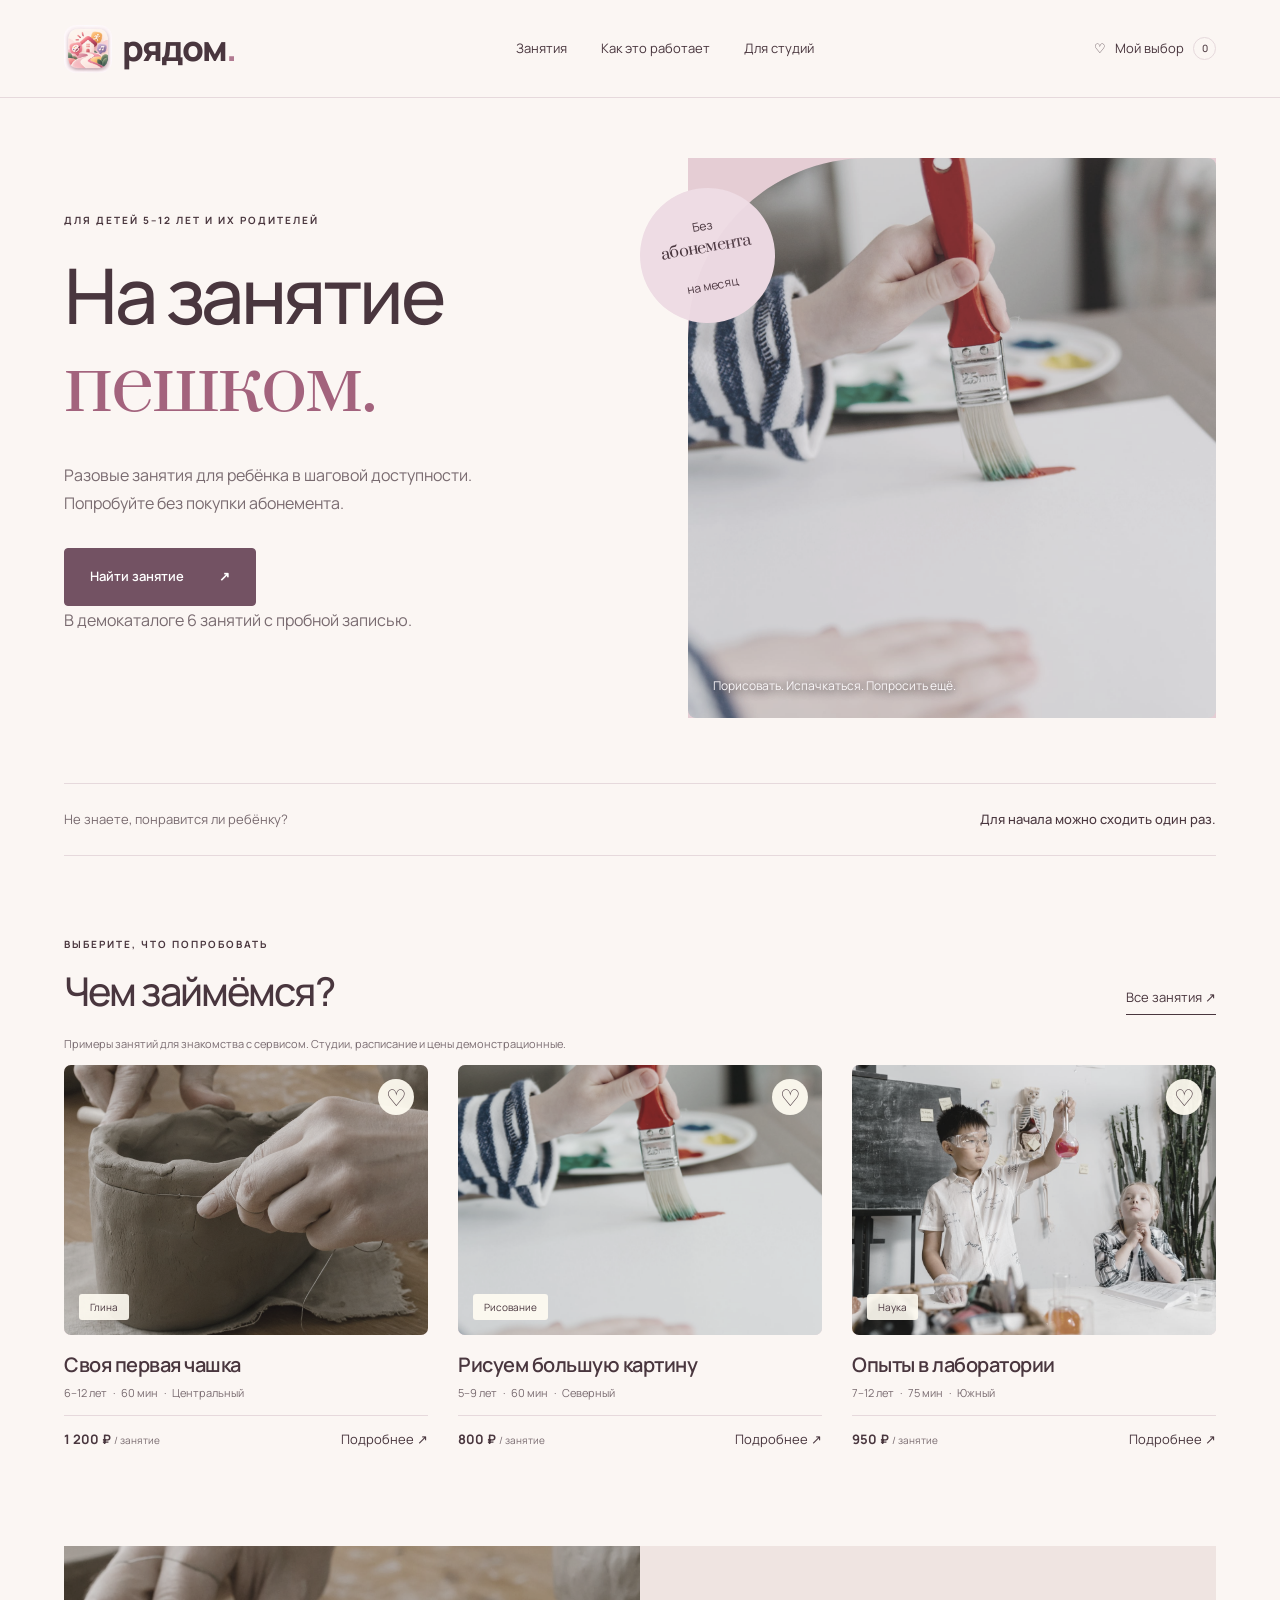
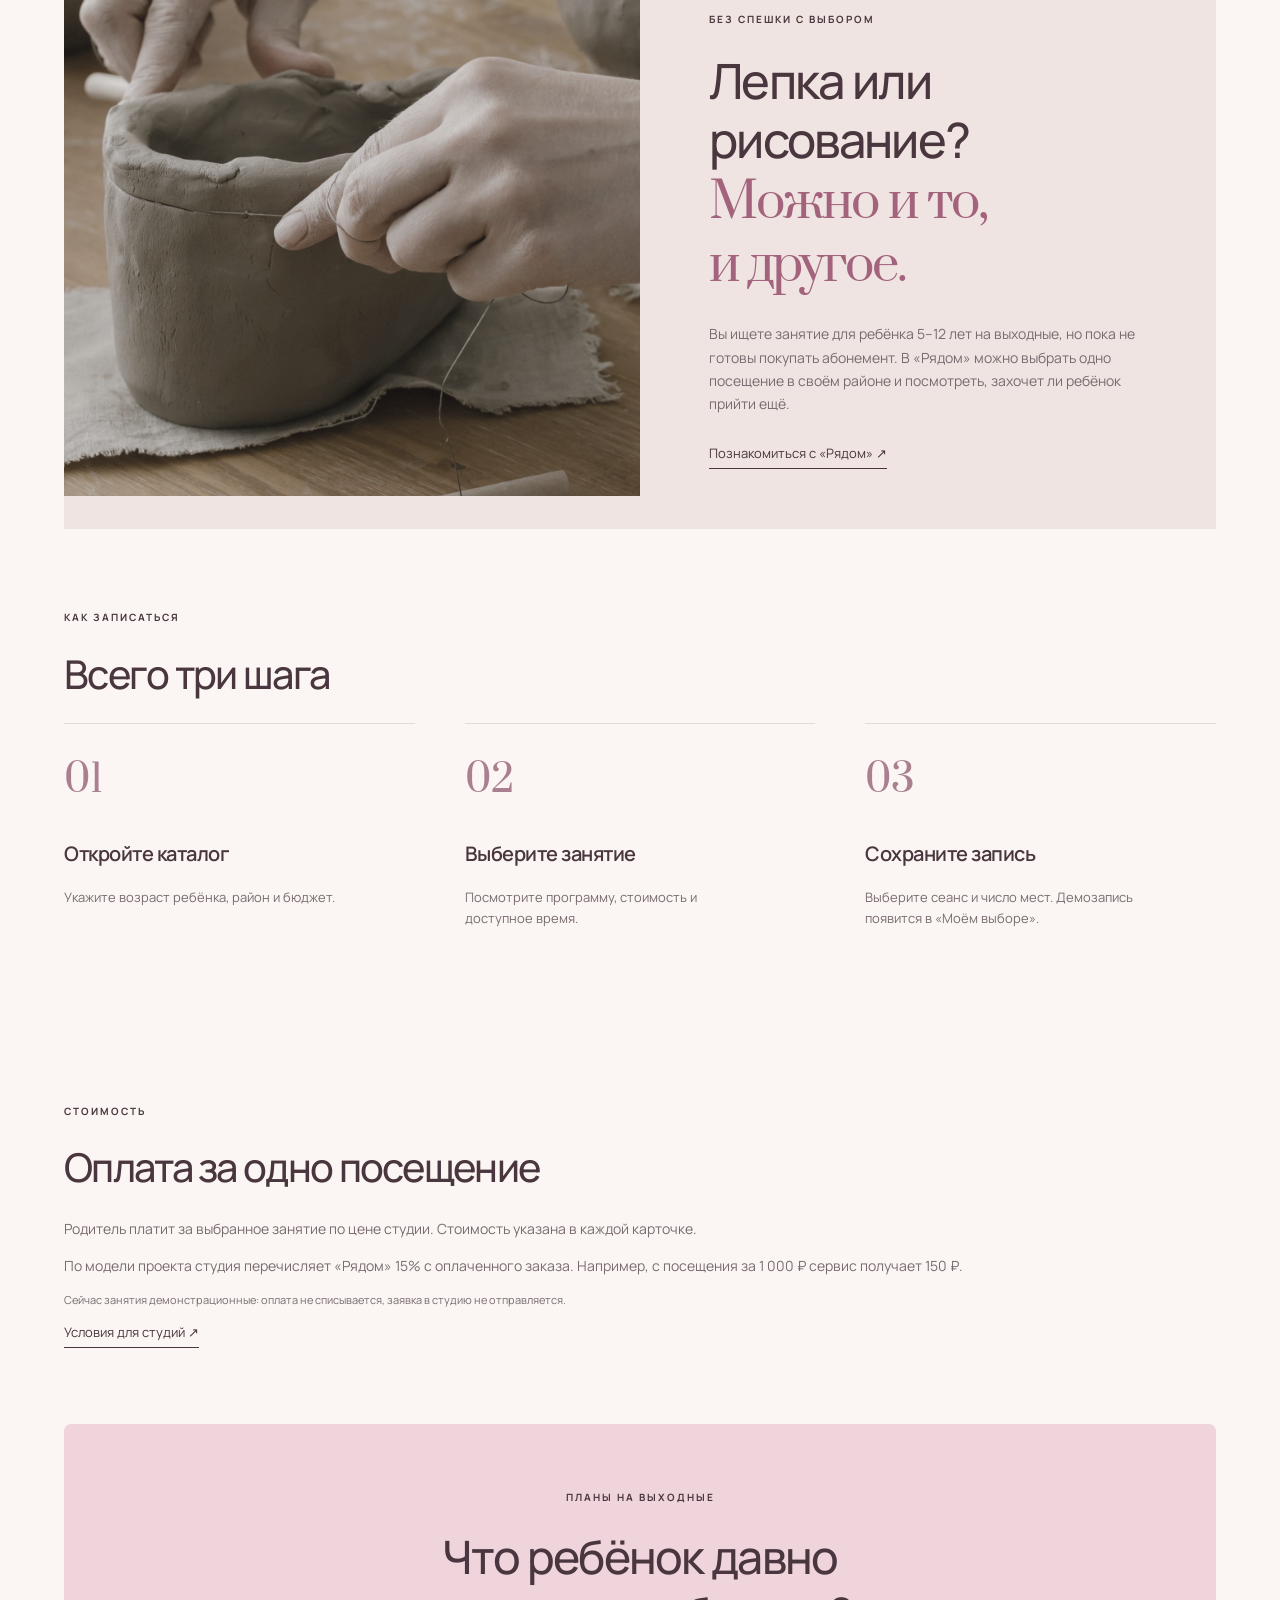
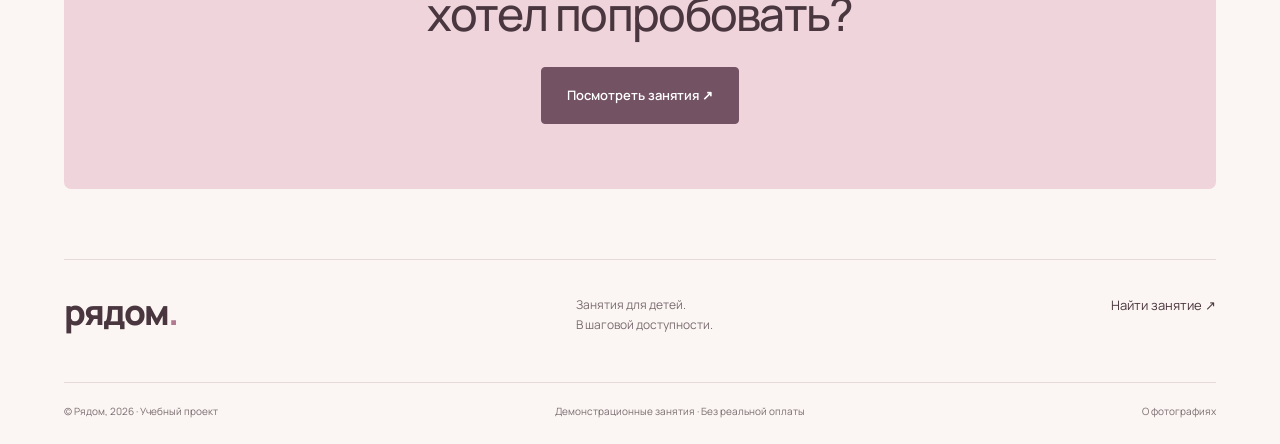
==== commit d06f616e: "Align homepage copy and pricing with School 21 pitch criteria" ====
--- a/index.html
+++ b/index.html
@@ -1 +1 @@
-<!doctype html><html lang="ru"><head><meta charset="utf-8"><meta name="viewport" content="width=device-width,initial-scale=1"><meta name="theme-color" content="#f8f5ef"><title>Главная — Рядом</title><meta name="description" content="Рядом — витрина разовых занятий для детей 5–12 лет. Найдите новое увлечение без абонемента."><link rel="icon" href="house.jpg"><link rel="stylesheet" href="showcase.css"><script defer src="showcase.js"></script></head><body data-page="index"><a class="skip" href="#main">К содержанию</a><header class="header"><a class="logo" href="index.html"><img src="house.jpg" alt="">рядом<span>.</span></a><nav aria-label="Основная навигация"><a href="catalog.html">Занятия</a><a href="about.html">Как это работает</a><a href="partners.html">Для студий</a></nav><a class="saved-link" href="saved.html">♡ <span>Мой выбор</span><b id="saved-count">0</b></a></header><main id="main"><section class="hero"><div class="hero-copy"><span class="eyebrow">Для детей 5–12 лет и их родителей</span><h1>На занятие<br><em>пешком.</em></h1><p>Найдите занятие в шаговой доступности.<br>Сходите один раз, а дальше решите,<br>хочется ли продолжать.</p><a class="btn" href="catalog.html">Найти занятие <span>↗</span></a><div class="hero-meta"><span>5–12 лет</span><i></i><span>Разовые занятия</span><i></i><span>В вашем районе</span></div></div><div class="hero-photo"><img src="painting.jpg" alt="Ребёнок рисует кистью на холсте" fetchpriority="high"><span class="photo-label">Порисовать. Испачкаться. Попросить ещё.</span><div class="photo-stamp">Без<br><em>абонемента</em><br>на месяц</div></div></section><section class="intro-line"><span>Не знаете, понравится ли ребёнку?</span><strong>Для начала можно сходить один раз.</strong></section><section class="section"><div class="section-title"><div><span class="eyebrow">Выберите, что попробовать</span><h2>Чем займёмся?</h2></div><a class="text-link" href="catalog.html">Все занятия ↗</a></div><p class="demo-note">Примеры занятий для знакомства с сервисом. Студии, расписание и цены демонстрационные.</p><div class="card-grid" id="featured"></div></section><section class="editorial"><div class="editorial-photo"><img src="pottery.jpg" alt="Руки создают изделие из глины" loading="lazy"></div><div class="editorial-copy"><span class="eyebrow">Без спешки с выбором</span><h2>Лепка или рисование?<br><em>Можно и то,<br>и другое.</em></h2><p>Сегодня ребёнок хочет лепить, а через неделю — ставить опыты. Это нормально. Выбирайте отдельные занятия и смотрите, что ему понравится.</p><a class="text-link" href="about.html">Познакомиться с «Рядом» ↗</a></div></section><section class="section"><span class="eyebrow">Как записаться</span><h2>Всего три шага</h2><div class="steps"><article><span>01</span><h3>Выберите занятие</h3><p>Возраст, район и бюджет помогут сузить выбор.</p></article><article><span>02</span><h3>Посмотрите подробности</h3><p>Прочитайте программу, проверьте возраст и цену.</p></article><article><span>03</span><h3>Выберите время</h3><p>Попробуйте сценарий записи и сохраните план.</p></article></div></section><section class="cta"><span class="eyebrow">Планы на выходные</span><h2>Что ребёнок давно<br>хотел попробовать?</h2><a class="btn" href="catalog.html">Посмотреть занятия ↗</a></section></main><footer><div class="footer-top"><a class="logo" href="index.html">рядом<span>.</span></a><p>Занятия для детей.<br>В шаговой доступности.</p><a href="catalog.html">Найти занятие ↗</a></div><div class="footer-bottom"><span>© Рядом, 2026 · Учебный проект</span><span>Демонстрационные занятия · Без реальной оплаты</span><a href="about.html#photos">О фотографиях</a></div></footer><div id="toast" role="status"></div></body></html>+<!doctype html><html lang="ru"><head><meta charset="utf-8"><meta name="viewport" content="width=device-width,initial-scale=1"><meta name="theme-color" content="#f8f5ef"><title>Главная — Рядом</title><meta name="description" content="Рядом — витрина разовых занятий для детей 5–12 лет. Найдите новое увлечение без абонемента."><link rel="icon" href="house.jpg"><link rel="stylesheet" href="showcase.css"><script defer src="showcase.js"></script></head><body data-page="index"><a class="skip" href="#main">К содержанию</a><header class="header"><a class="logo" href="index.html"><img src="house.jpg" alt="">рядом<span>.</span></a><nav aria-label="Основная навигация"><a href="catalog.html">Занятия</a><a href="about.html">Как это работает</a><a href="partners.html">Для студий</a></nav><a class="saved-link" href="saved.html">♡ <span>Мой выбор</span><b id="saved-count">0</b></a></header><main id="main"><section class="hero"><div class="hero-copy"><span class="eyebrow">Для детей 5–12 лет и их родителей</span><h1>На занятие<br><em>пешком.</em></h1><p>Разовые занятия для ребёнка в шаговой доступности.<br>Попробуйте без покупки абонемента.</p><a class="btn" href="catalog.html">Найти занятие <span>↗</span></a><p class="hero-proof">В демокаталоге 6 занятий с пробной записью.</p></div><div class="hero-photo"><img src="painting.jpg" alt="Ребёнок рисует кистью на холсте" fetchpriority="high"><span class="photo-label">Порисовать. Испачкаться. Попросить ещё.</span><div class="photo-stamp">Без<br><em>абонемента</em><br>на месяц</div></div></section><section class="intro-line"><span>Не знаете, понравится ли ребёнку?</span><strong>Для начала можно сходить один раз.</strong></section><section class="section"><div class="section-title"><div><span class="eyebrow">Выберите, что попробовать</span><h2>Чем займёмся?</h2></div><a class="text-link" href="catalog.html">Все занятия ↗</a></div><p class="demo-note">Примеры занятий для знакомства с сервисом. Студии, расписание и цены демонстрационные.</p><div class="card-grid" id="featured"></div></section><section class="editorial"><div class="editorial-photo"><img src="pottery.jpg" alt="Руки создают изделие из глины" loading="lazy"></div><div class="editorial-copy"><span class="eyebrow">Без спешки с выбором</span><h2>Лепка или рисование?<br><em>Можно и то,<br>и другое.</em></h2><p>Вы ищете занятие для ребёнка 5–12 лет на выходные, но пока не готовы покупать абонемент. В «Рядом» можно выбрать одно посещение в своём районе и посмотреть, захочет ли ребёнок прийти ещё.</p><a class="text-link" href="about.html">Познакомиться с «Рядом» ↗</a></div></section><section class="section"><span class="eyebrow">Как записаться</span><h2>Всего три шага</h2><div class="steps"><article><span>01</span><h3>Откройте каталог</h3><p>Укажите возраст ребёнка, район и бюджет.</p></article><article><span>02</span><h3>Выберите занятие</h3><p>Посмотрите программу, стоимость и доступное время.</p></article><article><span>03</span><h3>Сохраните запись</h3><p>Выберите сеанс и число мест. Демозапись появится в «Моём выборе».</p></article></div></section><section class="section payment-summary"><span class="eyebrow">Стоимость</span><h2>Оплата за одно посещение</h2><p>Родитель платит за выбранное занятие по цене студии. Стоимость указана в каждой карточке.</p><p>По модели проекта студия перечисляет «Рядом» 15% с оплаченного заказа. Например, с посещения за 1 000 ₽ сервис получает 150 ₽.</p><p class="demo-note">Сейчас занятия демонстрационные: оплата не списывается, заявка в студию не отправляется.</p><a class="text-link" href="partners.html#model">Условия для студий ↗</a></section><section class="cta"><span class="eyebrow">Планы на выходные</span><h2>Что ребёнок давно<br>хотел попробовать?</h2><a class="btn" href="catalog.html">Посмотреть занятия ↗</a></section></main><footer><div class="footer-top"><a class="logo" href="index.html">рядом<span>.</span></a><p>Занятия для детей.<br>В шаговой доступности.</p><a href="catalog.html">Найти занятие ↗</a></div><div class="footer-bottom"><span>© Рядом, 2026 · Учебный проект</span><span>Демонстрационные занятия · Без реальной оплаты</span><a href="about.html#photos">О фотографиях</a></div></footer><div id="toast" role="status"></div></body></html>
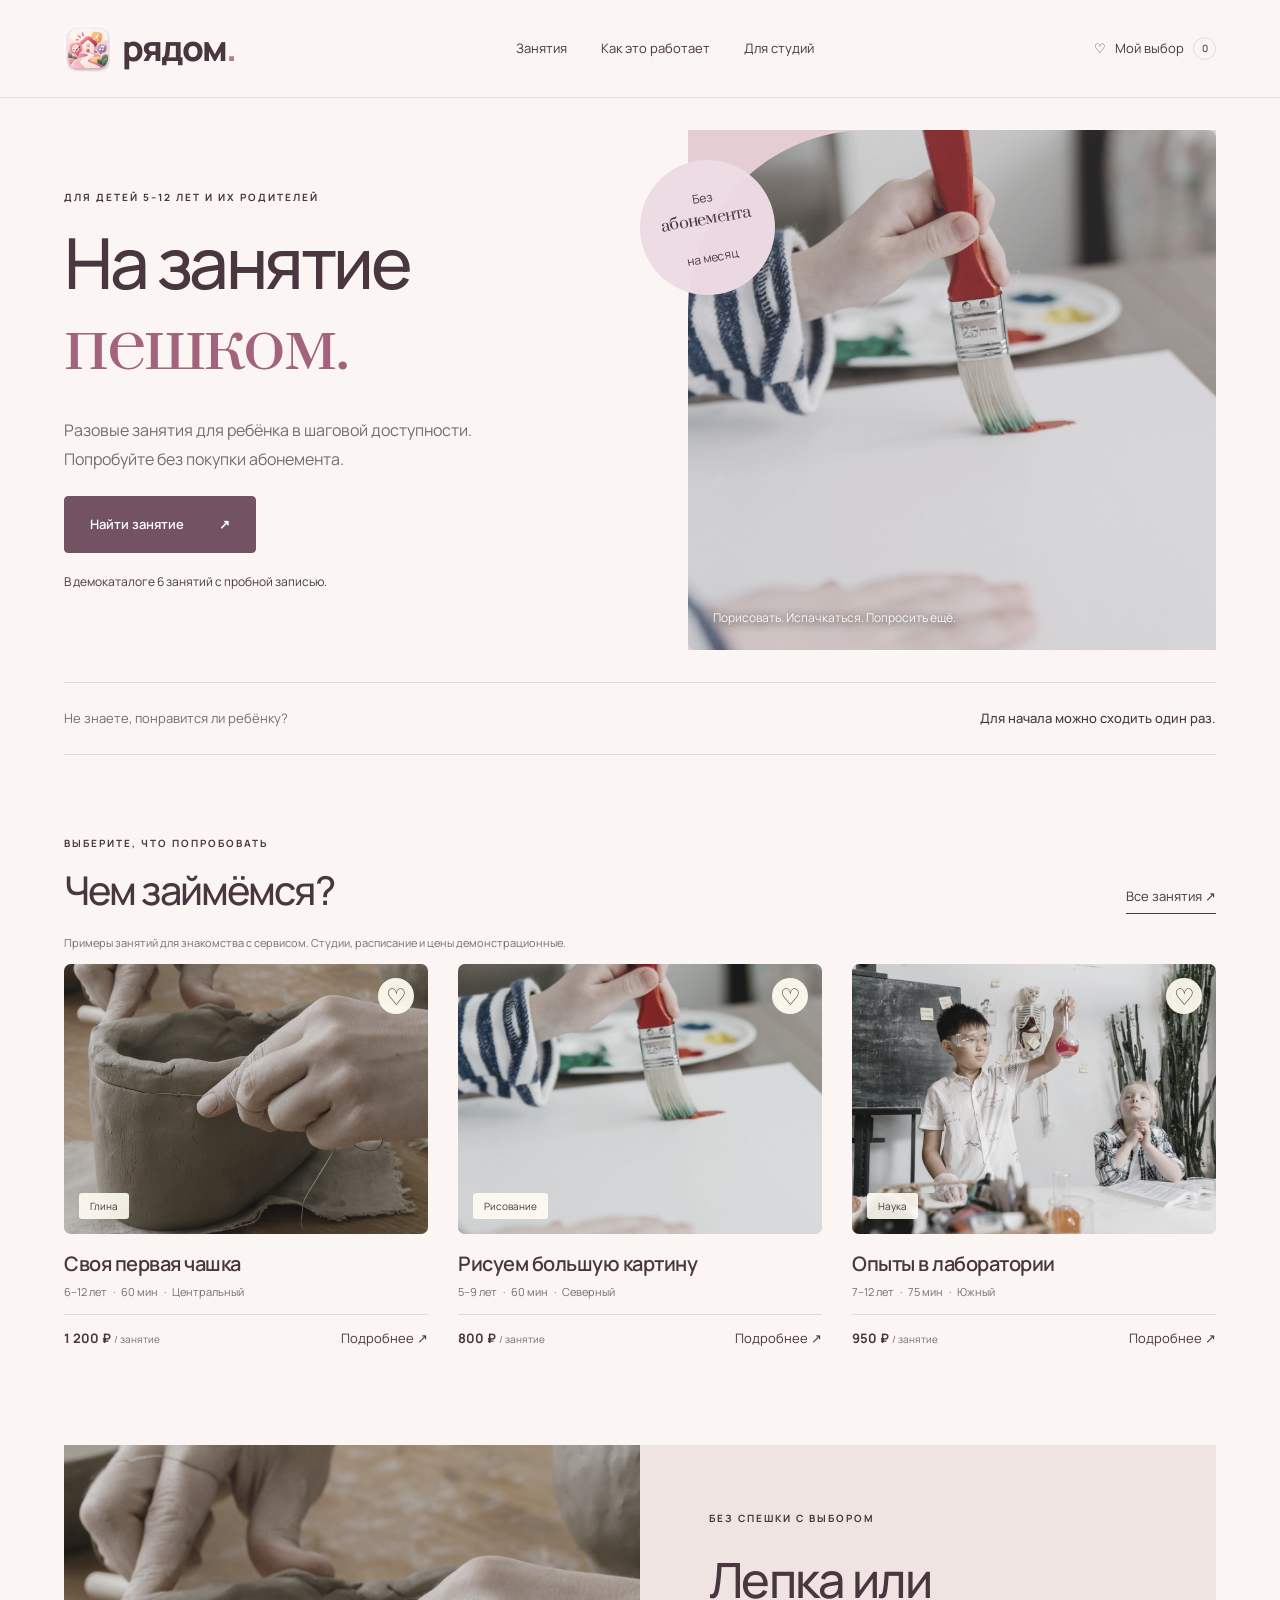
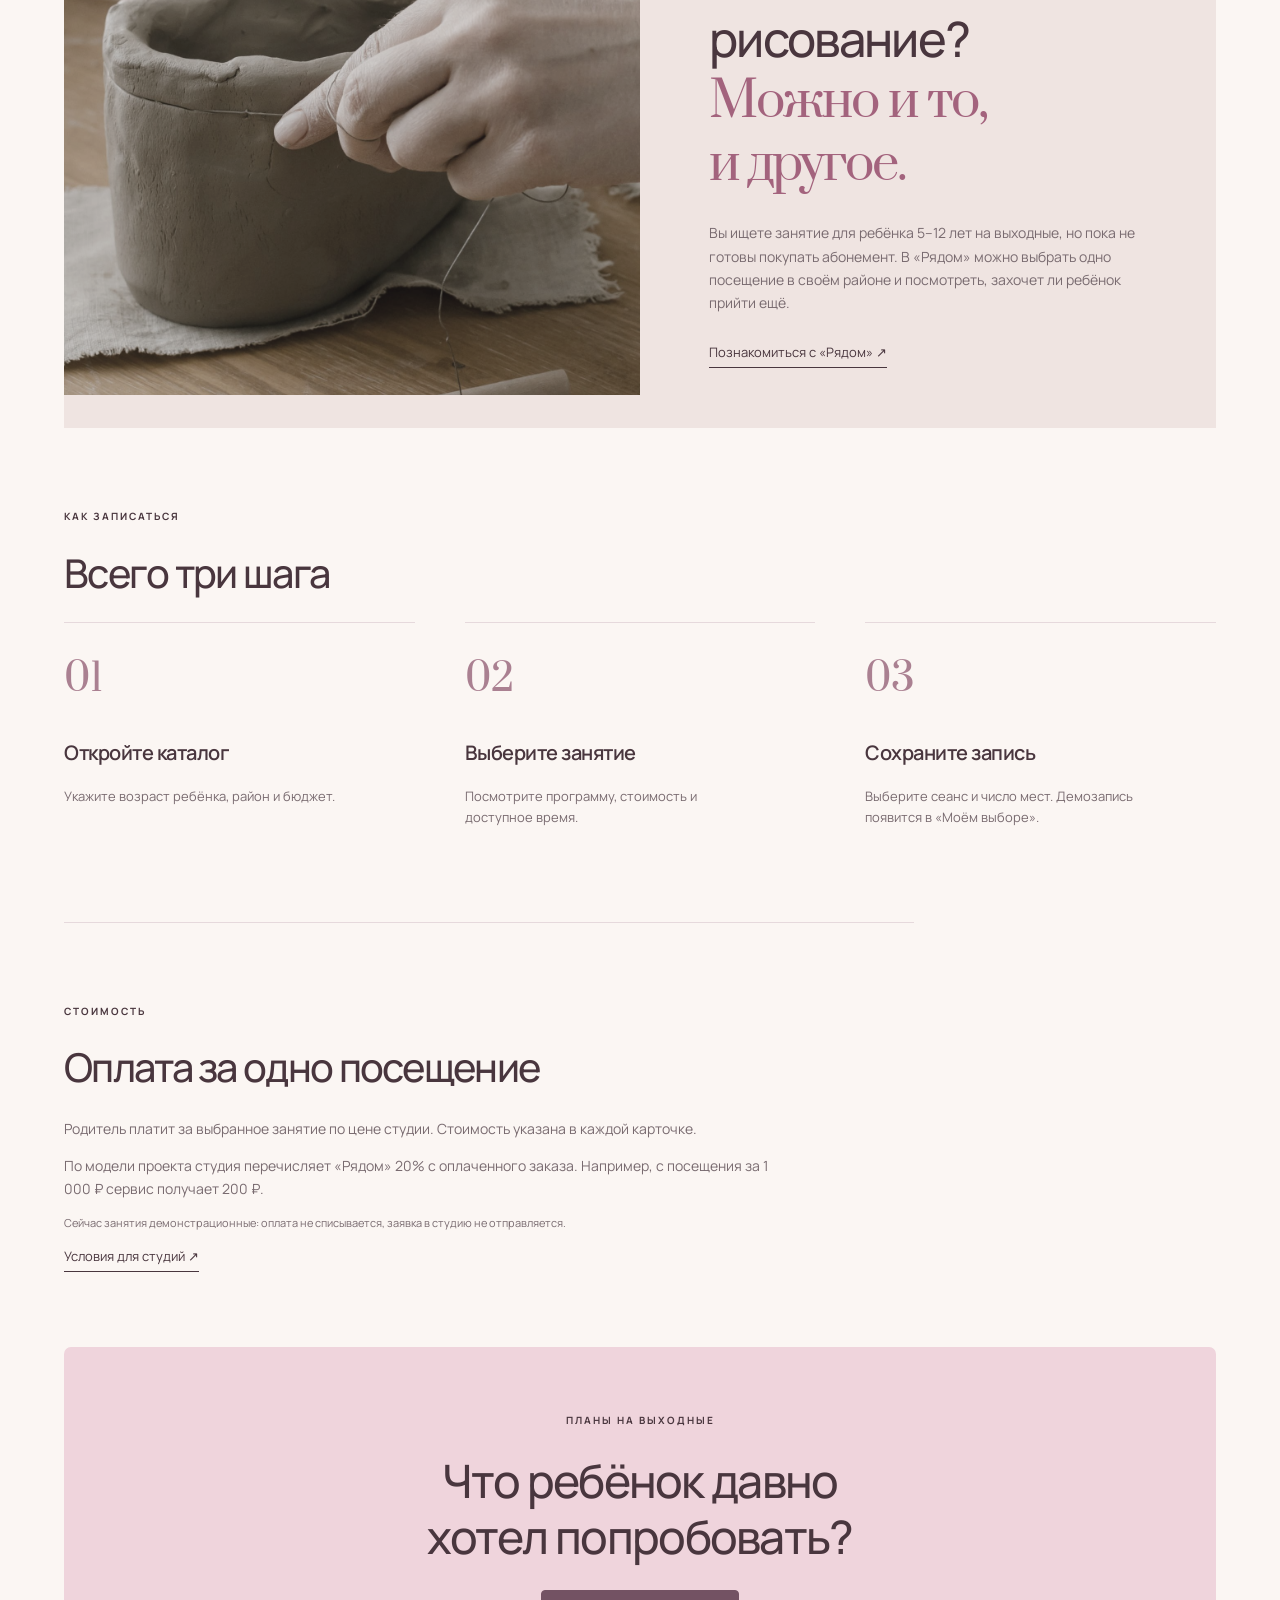
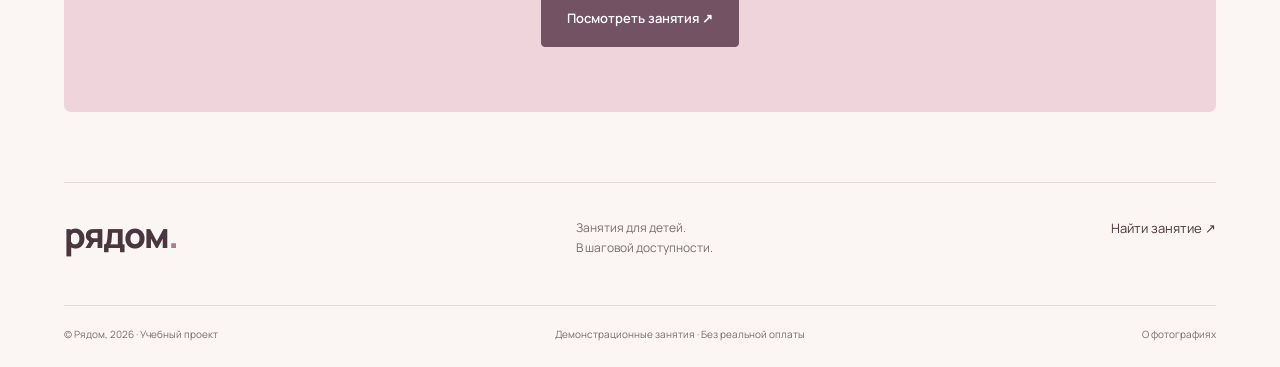
==== commit 92ed048f: "Update service commission to 20% and recalculate example" ====
--- a/index.html
+++ b/index.html
@@ -1 +1 @@
-<!doctype html><html lang="ru"><head><meta charset="utf-8"><meta name="viewport" content="width=device-width,initial-scale=1"><meta name="theme-color" content="#f8f5ef"><title>Главная — Рядом</title><meta name="description" content="Рядом — витрина разовых занятий для детей 5–12 лет. Найдите новое увлечение без абонемента."><link rel="icon" href="house.jpg"><link rel="stylesheet" href="showcase.css"><script defer src="showcase.js"></script></head><body data-page="index"><a class="skip" href="#main">К содержанию</a><header class="header"><a class="logo" href="index.html"><img src="house.jpg" alt="">рядом<span>.</span></a><nav aria-label="Основная навигация"><a href="catalog.html">Занятия</a><a href="about.html">Как это работает</a><a href="partners.html">Для студий</a></nav><a class="saved-link" href="saved.html">♡ <span>Мой выбор</span><b id="saved-count">0</b></a></header><main id="main"><section class="hero"><div class="hero-copy"><span class="eyebrow">Для детей 5–12 лет и их родителей</span><h1>На занятие<br><em>пешком.</em></h1><p>Разовые занятия для ребёнка в шаговой доступности.<br>Попробуйте без покупки абонемента.</p><a class="btn" href="catalog.html">Найти занятие <span>↗</span></a><p class="hero-proof">В демокаталоге 6 занятий с пробной записью.</p></div><div class="hero-photo"><img src="painting.jpg" alt="Ребёнок рисует кистью на холсте" fetchpriority="high"><span class="photo-label">Порисовать. Испачкаться. Попросить ещё.</span><div class="photo-stamp">Без<br><em>абонемента</em><br>на месяц</div></div></section><section class="intro-line"><span>Не знаете, понравится ли ребёнку?</span><strong>Для начала можно сходить один раз.</strong></section><section class="section"><div class="section-title"><div><span class="eyebrow">Выберите, что попробовать</span><h2>Чем займёмся?</h2></div><a class="text-link" href="catalog.html">Все занятия ↗</a></div><p class="demo-note">Примеры занятий для знакомства с сервисом. Студии, расписание и цены демонстрационные.</p><div class="card-grid" id="featured"></div></section><section class="editorial"><div class="editorial-photo"><img src="pottery.jpg" alt="Руки создают изделие из глины" loading="lazy"></div><div class="editorial-copy"><span class="eyebrow">Без спешки с выбором</span><h2>Лепка или рисование?<br><em>Можно и то,<br>и другое.</em></h2><p>Вы ищете занятие для ребёнка 5–12 лет на выходные, но пока не готовы покупать абонемент. В «Рядом» можно выбрать одно посещение в своём районе и посмотреть, захочет ли ребёнок прийти ещё.</p><a class="text-link" href="about.html">Познакомиться с «Рядом» ↗</a></div></section><section class="section"><span class="eyebrow">Как записаться</span><h2>Всего три шага</h2><div class="steps"><article><span>01</span><h3>Откройте каталог</h3><p>Укажите возраст ребёнка, район и бюджет.</p></article><article><span>02</span><h3>Выберите занятие</h3><p>Посмотрите программу, стоимость и доступное время.</p></article><article><span>03</span><h3>Сохраните запись</h3><p>Выберите сеанс и число мест. Демозапись появится в «Моём выборе».</p></article></div></section><section class="section payment-summary"><span class="eyebrow">Стоимость</span><h2>Оплата за одно посещение</h2><p>Родитель платит за выбранное занятие по цене студии. Стоимость указана в каждой карточке.</p><p>По модели проекта студия перечисляет «Рядом» 15% с оплаченного заказа. Например, с посещения за 1 000 ₽ сервис получает 150 ₽.</p><p class="demo-note">Сейчас занятия демонстрационные: оплата не списывается, заявка в студию не отправляется.</p><a class="text-link" href="partners.html#model">Условия для студий ↗</a></section><section class="cta"><span class="eyebrow">Планы на выходные</span><h2>Что ребёнок давно<br>хотел попробовать?</h2><a class="btn" href="catalog.html">Посмотреть занятия ↗</a></section></main><footer><div class="footer-top"><a class="logo" href="index.html">рядом<span>.</span></a><p>Занятия для детей.<br>В шаговой доступности.</p><a href="catalog.html">Найти занятие ↗</a></div><div class="footer-bottom"><span>© Рядом, 2026 · Учебный проект</span><span>Демонстрационные занятия · Без реальной оплаты</span><a href="about.html#photos">О фотографиях</a></div></footer><div id="toast" role="status"></div></body></html>+<!doctype html><html lang="ru"><head><meta charset="utf-8"><meta name="viewport" content="width=device-width,initial-scale=1"><meta name="theme-color" content="#f8f5ef"><title>Главная — Рядом</title><meta name="description" content="Рядом — витрина разовых занятий для детей 5–12 лет. Найдите новое увлечение без абонемента."><link rel="icon" href="house.jpg"><link rel="stylesheet" href="showcase.css"><script defer src="showcase.js"></script></head><body data-page="index"><a class="skip" href="#main">К содержанию</a><header class="header"><a class="logo" href="index.html"><img src="house.jpg" alt="">рядом<span>.</span></a><nav aria-label="Основная навигация"><a href="catalog.html">Занятия</a><a href="about.html">Как это работает</a><a href="partners.html">Для студий</a></nav><a class="saved-link" href="saved.html">♡ <span>Мой выбор</span><b id="saved-count">0</b></a></header><main id="main"><section class="hero"><div class="hero-copy"><span class="eyebrow">Для детей 5–12 лет и их родителей</span><h1>На занятие<br><em>пешком.</em></h1><p>Разовые занятия для ребёнка в шаговой доступности.<br>Попробуйте без покупки абонемента.</p><a class="btn" href="catalog.html">Найти занятие <span>↗</span></a><p class="hero-proof">В демокаталоге 6 занятий с пробной записью.</p></div><div class="hero-photo"><img src="painting.jpg" alt="Ребёнок рисует кистью на холсте" fetchpriority="high"><span class="photo-label">Порисовать. Испачкаться. Попросить ещё.</span><div class="photo-stamp">Без<br><em>абонемента</em><br>на месяц</div></div></section><section class="intro-line"><span>Не знаете, понравится ли ребёнку?</span><strong>Для начала можно сходить один раз.</strong></section><section class="section"><div class="section-title"><div><span class="eyebrow">Выберите, что попробовать</span><h2>Чем займёмся?</h2></div><a class="text-link" href="catalog.html">Все занятия ↗</a></div><p class="demo-note">Примеры занятий для знакомства с сервисом. Студии, расписание и цены демонстрационные.</p><div class="card-grid" id="featured"></div></section><section class="editorial"><div class="editorial-photo"><img src="pottery.jpg" alt="Руки создают изделие из глины" loading="lazy"></div><div class="editorial-copy"><span class="eyebrow">Без спешки с выбором</span><h2>Лепка или рисование?<br><em>Можно и то,<br>и другое.</em></h2><p>Вы ищете занятие для ребёнка 5–12 лет на выходные, но пока не готовы покупать абонемент. В «Рядом» можно выбрать одно посещение в своём районе и посмотреть, захочет ли ребёнок прийти ещё.</p><a class="text-link" href="about.html">Познакомиться с «Рядом» ↗</a></div></section><section class="section"><span class="eyebrow">Как записаться</span><h2>Всего три шага</h2><div class="steps"><article><span>01</span><h3>Откройте каталог</h3><p>Укажите возраст ребёнка, район и бюджет.</p></article><article><span>02</span><h3>Выберите занятие</h3><p>Посмотрите программу, стоимость и доступное время.</p></article><article><span>03</span><h3>Сохраните запись</h3><p>Выберите сеанс и число мест. Демозапись появится в «Моём выборе».</p></article></div></section><section class="section payment-summary"><span class="eyebrow">Стоимость</span><h2>Оплата за одно посещение</h2><p>Родитель платит за выбранное занятие по цене студии. Стоимость указана в каждой карточке.</p><p>По модели проекта студия перечисляет «Рядом» 20% с оплаченного заказа. Например, с посещения за 1 000 ₽ сервис получает 200 ₽.</p><p class="demo-note">Сейчас занятия демонстрационные: оплата не списывается, заявка в студию не отправляется.</p><a class="text-link" href="partners.html#model">Условия для студий ↗</a></section><section class="cta"><span class="eyebrow">Планы на выходные</span><h2>Что ребёнок давно<br>хотел попробовать?</h2><a class="btn" href="catalog.html">Посмотреть занятия ↗</a></section></main><footer><div class="footer-top"><a class="logo" href="index.html">рядом<span>.</span></a><p>Занятия для детей.<br>В шаговой доступности.</p><a href="catalog.html">Найти занятие ↗</a></div><div class="footer-bottom"><span>© Рядом, 2026 · Учебный проект</span><span>Демонстрационные занятия · Без реальной оплаты</span><a href="about.html#photos">О фотографиях</a></div></footer><div id="toast" role="status"></div></body></html>
--- a/showcase.css
+++ b/showcase.css
@@ -1,12 +1,17 @@
-@import url('https://fonts.googleapis.com/css2?family=Manrope:wght@400;500;600;700;800&family=Prata&display=swap');
-:root{--bg:#f8f5ef;--ink:#302d2a;--muted:#706b65;--line:#ded9d0;--pink:#efc7bb;--terra:#985d4b;--sage:#e3e7dc}*{box-sizing:border-box}html{scroll-behavior:smooth;scroll-padding-top:100px}body{margin:0;background:var(--bg);color:var(--ink);font-family:Manrope,Arial,sans-serif;font-size:14px;line-height:1.65}a{color:inherit;text-decoration:none}button,input,select{font:inherit;color:inherit}button,a,input,select,summary{-webkit-tap-highlight-color:transparent}button{cursor:pointer}img{display:block;width:100%;height:100%;object-fit:cover}button:focus-visible,a:focus-visible,input:focus-visible,select:focus-visible,summary:focus-visible{outline:3px solid var(--terra);outline-offset:4px}.header{height:98px;max-width:1440px;padding:0 5%;margin:auto;display:flex;align-items:center;justify-content:space-between;border-bottom:1px solid var(--line);gap:20px}.logo{font-weight:800;font-size:35px;letter-spacing:-2px;display:flex;align-items:center;line-height:1}.logo span{color:#b17666}.logo img{width:35px;height:35px;margin-right:9px;border-radius:50%}.header nav{display:flex;gap:34px;font-size:13px}.header nav a:hover,.text-link:hover{color:var(--terra)}.saved-link{display:flex;gap:9px;align-items:center;font-size:13px}.saved-link b{border:1px solid var(--line);border-radius:50%;font-size:10px;width:23px;height:23px;display:grid;place-items:center;font-weight:500}main{max-width:1440px;margin:auto;padding:0 5%}.eyebrow{font-size:10px;text-transform:uppercase;letter-spacing:2px;font-weight:700;display:block;margin-bottom:24px}h1,h2,h3,p{margin-top:0}h1{font-size:clamp(42px,5.2vw,74px);font-weight:500;letter-spacing:-3.5px;line-height:1.13;margin-bottom:30px}h2{font-size:clamp(30px,3.1vw,44px);line-height:1.22;letter-spacing:-1.7px;font-weight:500;margin-bottom:25px}h3{font-size:20px;line-height:1.35;letter-spacing:-.5px;font-weight:600}em{font-family:Prata,Georgia,serif;font-style:normal;font-weight:400;color:var(--terra);letter-spacing:-2px}p{color:var(--muted)}.btn{display:inline-flex;justify-content:space-between;align-items:center;gap:35px;padding:17px 25px;background:var(--ink);border:1px solid var(--ink);color:white;border-radius:4px;font-size:13px;font-weight:600;transition:background .2s,transform .2s}.btn:hover{background:#514338;transform:translateY(-2px)}.btn.secondary{background:transparent;color:var(--ink)}.text-link{border-bottom:1px solid var(--ink);padding-bottom:6px;font-size:13px}.hero{display:grid;grid-template-columns:1.05fr 1fr;gap:6%;padding:60px 0 65px;align-items:center}.hero-copy{padding:20px 0}.hero p{font-size:16px;line-height:1.8;margin-bottom:30px}.hero-photo{height:560px;position:relative}.hero-photo>img{border-radius:180px 8px 8px 8px;object-position:50% 45%}.photo-label{position:absolute;left:25px;bottom:22px;color:white;font-size:12px;text-shadow:0 1px 10px #000}.photo-stamp{position:absolute;left:-48px;top:30px;background:var(--sage);border-radius:50%;width:135px;height:135px;display:flex;flex-direction:column;justify-content:center;align-items:center;font-size:12px;line-height:1.5;transform:rotate(-10deg)}.photo-stamp em{font-size:21px;letter-spacing:-.5px;color:var(--ink)}.hero-meta{display:flex;gap:13px;align-items:center;font-size:10px;margin-top:35px;color:var(--muted)}.hero-meta i{height:3px;width:3px;border-radius:50%;background:var(--terra)}.intro-line{padding:25px 0;border-top:1px solid var(--line);border-bottom:1px solid var(--line);display:flex;justify-content:space-between;font-size:13px;gap:20px}.intro-line span{color:var(--muted)}.intro-line strong{font-weight:500}.section{padding:80px 0}.section-title{display:flex;align-items:end;justify-content:space-between;gap:30px;margin-bottom:20px}.section-title h2{margin-bottom:0}.section-title .eyebrow{margin-bottom:14px}.demo-note{font-size:11px;color:var(--muted);line-height:1.7}.card-grid{display:grid;grid-template-columns:repeat(3,1fr);gap:30px}.card{position:relative;min-width:0}.card-photo{height:270px;overflow:hidden;position:relative;border-radius:7px;background:#e5ded3}.card-photo img{transition:transform .45s}.card:hover .card-photo img{transform:scale(1.035)}.card:nth-child(2n) .card-photo img{object-position:70% 50%}.category-label{position:absolute;left:15px;bottom:15px;background:#fffcf2e8;font-size:10px;padding:5px 11px;border-radius:3px}.heart{position:absolute;right:14px;top:14px;z-index:2;width:36px;height:36px;border:0;border-radius:50%;background:#fffcf2ef;font-size:23px;line-height:1;display:grid;place-items:center}.heart[aria-pressed=true]{color:#a34e46;background:#f4cdc4}.card h3{margin:16px 0 6px;font-size:20px}.card p{font-size:11px;margin-bottom:13px}.card-foot{border-top:1px solid var(--line);padding-top:13px;display:flex;justify-content:space-between;font-size:13px}.card-foot small{font-size:10px;color:var(--muted);font-weight:400}.editorial{display:grid;grid-template-columns:1fr 1fr;background:#ebe5db;margin:15px 0 0}.editorial-photo{height:550px}.editorial-copy{padding:65px 12%;align-self:center}.editorial-copy p{font-size:14px;margin:26px 0}.editorial-copy h2{font-size:clamp(30px,3.8vw,53px)}.steps{display:grid;grid-template-columns:repeat(3,1fr);gap:50px}.steps article{border-top:1px solid var(--line);padding-top:25px}.steps article>span{font-family:Prata,serif;font-size:38px;color:#b48f7f;display:block;margin-bottom:28px}.steps p{font-size:13px;max-width:290px}.cta{text-align:center;background:var(--pink);padding:65px 20px;margin:0 0 70px;border-radius:7px}.cta h2{font-size:clamp(30px,3.6vw,49px)}footer{max-width:1440px;margin:auto;padding:0 5% 25px}.footer-top{border-top:1px solid var(--line);padding:35px 0;display:flex;justify-content:space-between;align-items:start}.footer-top p{font-size:12px}.footer-top>a:last-child{font-size:13px}.footer-bottom{border-top:1px solid var(--line);padding-top:20px;display:flex;justify-content:space-between;gap:20px;color:var(--muted);font-size:10px}.page-head{padding:65px 0 35px;max-width:900px}.page-head h1{font-size:clamp(39px,4.8vw,63px)}.page-head p{max-width:600px;font-size:15px}.demo-banner{padding:13px 18px;background:#eee9e1;font-size:11px;border-radius:4px;margin-bottom:28px;display:flex;gap:10px;align-items:center}.dot{display:inline-block;width:6px;height:6px;background:var(--terra);border-radius:50%}.filters{display:grid;grid-template-columns:1.4fr 1fr 1fr 1fr auto;gap:15px;align-items:end;padding-bottom:25px;border-bottom:1px solid var(--line)}label{font-size:10px;display:flex;flex-direction:column;gap:7px;font-weight:600}input,select{width:100%;padding:12px 10px;border:1px solid var(--line);background:#fffcf7;border-radius:4px;font-size:12px;min-height:44px}.reset{border:0;background:transparent;text-decoration:underline;font-size:11px;min-height:44px}.catalog-toolbar{display:flex;justify-content:space-between;align-items:center;gap:20px;padding:25px 0 5px}.chips{display:flex;flex-wrap:wrap;gap:8px}.chip{background:none;border:1px solid var(--line);padding:9px 15px;border-radius:40px;font-size:11px}.chip.active{background:var(--ink);color:white;border-color:var(--ink)}.sort-label{min-width:160px}.result-count{font-size:11px;margin:20px 0}.catalog-grid{padding-bottom:75px;row-gap:40px}.empty{text-align:center;padding:55px 15px 90px}.empty[hidden]{display:none}.breadcrumbs{font-size:11px;padding:30px 0;color:var(--muted)}.activity-layout{display:grid;grid-template-columns:1.3fr 1fr;gap:6%;padding-bottom:65px;align-items:start}.detail-photo{height:520px;border-radius:8px;overflow:hidden}.detail-info h1{font-size:44px;letter-spacing:-2px}.detail-info .eyebrow{margin-bottom:16px}.detail-info p{font-size:13px}.facts{display:flex;flex-wrap:wrap;gap:10px;margin:25px 0}.facts span{border:1px solid var(--line);border-radius:4px;padding:7px 11px;font-size:10px}.booking-box{background:white;border:1px solid var(--line);border-radius:7px;padding:25px;margin-top:25px}.booking-price{display:flex;justify-content:space-between;align-items:baseline;margin-bottom:20px}.booking-price strong{font-size:26px}.booking-price span{font-size:10px;color:var(--muted)}.booking-box form{display:grid;gap:12px}.booking-box .btn{width:100%;margin-top:8px}.detail-story{max-width:750px;padding:50px 0}.detail-story p,.detail-story li{color:var(--muted);font-size:14px}.detail-story li{margin:9px 0}.narrow{max-width:800px;margin:auto}details{border-bottom:1px solid var(--line);padding:22px 0}summary{cursor:pointer;font-size:17px;font-weight:500}details p{padding-top:16px;margin-bottom:0;font-size:13px}.credits{font-size:11px;padding:40px 0 65px}.credits a{text-decoration:underline}.partner-hero{position:relative;background:var(--pink);padding:70px 6%;margin-top:35px;overflow:hidden;border-radius:7px}.partner-hero h1{position:relative;z-index:1}.partner-hero p{max-width:440px;font-size:16px}.partner-orbit{position:absolute;font-family:Georgia,serif;font-size:320px;right:5%;top:10px;opacity:.15;line-height:1}.pricing{display:grid;grid-template-columns:1.3fr 1fr;gap:10%;padding:50px 0 85px}.pricing p{max-width:510px}.price-panel{background:var(--sage);padding:35px;border-radius:7px}.price-panel>strong{font-family:Prata,serif;font-size:86px;line-height:1.2;font-weight:400}.price-panel>strong span{font-size:45px}.price-panel>div{display:flex;justify-content:space-between;gap:20px;padding:12px 0;border-top:1px solid #c6cdbe;font-size:11px}.booking-record{display:flex;justify-content:space-between;align-items:center;gap:20px;padding:22px;border:1px solid var(--line);margin:15px 0;border-radius:5px}.booking-record h3{margin-bottom:6px}.booking-record p{margin:0;font-size:12px}.booking-record button{background:transparent;border:0;text-decoration:underline;font-size:12px}.notice{padding:35px;background:#eee9e1;border-radius:5px}.notice p{margin:0 0 15px}.skip{position:fixed;top:-100px;left:10px;background:white;padding:10px;z-index:99}.skip:focus{top:10px}#toast{position:fixed;bottom:22px;left:50%;transform:translate(-50%,15px);background:var(--ink);color:white;padding:12px 22px;font-size:12px;border-radius:5px;opacity:0;pointer-events:none;transition:all .2s;z-index:40;max-width:90%;text-align:center}#toast.visible{opacity:1;transform:translate(-50%,0)}.confirmation{background:var(--sage);padding:20px;border-radius:5px}.confirmation h3{margin-bottom:10px}.confirmation a{text-decoration:underline}body[data-page=catalog] nav a[href='catalog.html'],body[data-page=about] nav a[href='about.html'],body[data-page=partners] nav a[href='partners.html']{color:var(--terra);border-bottom:1px solid var(--terra)}
-@media(min-width:1500px){.hero-photo{height:620px}}@media(max-width:950px){.header nav{gap:18px}.hero{gap:5%}.hero-photo{height:450px}.hero h1{font-size:49px}.hero-meta{flex-wrap:wrap;font-size:9px;gap:8px}.photo-stamp{width:105px;height:105px;left:-25px;font-size:10px}.card-grid{gap:20px}.card-photo{height:220px}.editorial-photo{height:480px}.editorial-copy{padding:35px 9%}.filters{grid-template-columns:repeat(2,1fr)}.filters .reset{grid-column:1/-1;justify-self:end}.activity-layout{gap:4%}.detail-info h1{font-size:35px}.detail-photo{height:500px}.catalog-toolbar{align-items:start}.steps{gap:25px}.pricing{gap:5%}}
-@media(max-width:650px){.header{height:auto;min-height:85px;padding:18px 5%;flex-wrap:wrap;gap:18px}.logo{font-size:29px}.logo img{width:28px;height:28px}.header nav{order:3;width:100%;justify-content:space-between;border-top:1px solid var(--line);padding-top:12px;font-size:11px}.saved-link{font-size:11px}.hero{grid-template-columns:1fr;padding:35px 0}.hero-copy{padding:0}.eyebrow{font-size:9px;margin-bottom:18px}.hero h1,h1{font-size:43px;letter-spacing:-2.5px}.hero p{font-size:14px}.hero-photo{height:390px;margin:15px 0 0 20px}.hero-photo>img{border-radius:120px 5px 5px 5px}.photo-stamp{left:-20px;top:20px}.hero-meta{margin-top:22px}.intro-line{display:block;font-size:12px}.intro-line strong{display:block;margin-top:7px}.section{padding:45px 0}.section-title{align-items:start}.section-title .text-link{white-space:nowrap;font-size:10px;margin-top:5px}h2{font-size:29px;letter-spacing:-1.2px}.card-grid{grid-template-columns:1fr;gap:32px}.card-photo{height:290px}.card h3{font-size:21px}.editorial{grid-template-columns:1fr}.editorial-photo{height:340px}.editorial-copy{padding:35px 25px}.editorial-copy h2{font-size:36px}.steps{grid-template-columns:1fr;gap:24px}.steps article{position:relative;padding-left:55px}.steps article>span{position:absolute;left:0;top:20px;font-size:27px}.steps h3{font-size:19px}.steps p{max-width:none}.cta{padding:40px 20px;margin-bottom:40px}.footer-top{flex-wrap:wrap;gap:25px}.footer-top p{margin:0}.footer-top>a:last-child{width:100%}.footer-bottom{flex-direction:column;gap:8px}.page-head{padding-top:35px}.page-head h1{font-size:39px}.filters{gap:12px}.filters input,.filters select{font-size:11px}.catalog-toolbar{display:block}.sort-label{margin-top:18px;max-width:200px}.chip{font-size:10px;padding:8px 12px}.activity-layout{grid-template-columns:1fr;gap:30px}.detail-photo{height:350px}.detail-info h1{font-size:38px}.detail-story{padding-top:25px}.partner-hero{padding:40px 24px}.partner-hero h1{font-size:40px}.partner-orbit{right:-20px;top:160px;font-size:200px}.partner-hero p{font-size:14px}.pricing{grid-template-columns:1fr;padding:25px 0 45px;gap:20px}.booking-record{align-items:start;flex-direction:column}.demo-banner{font-size:10px}.booking-box{padding:20px}.catalog-grid{padding-bottom:45px}}@media(prefers-reduced-motion:reduce){html{scroll-behavior:auto}*{transition:none!important}}
+@import url('https://fonts.googleapis.com/css2?family=Manrope:wght@400;500;600;700;800&family=Prata&display=swap');
+:root{--bg:#f8f5ef;--ink:#302d2a;--muted:#706b65;--line:#ded9d0;--pink:#efc7bb;--terra:#985d4b;--sage:#e3e7dc}*{box-sizing:border-box}html{scroll-behavior:smooth;scroll-padding-top:100px}body{margin:0;background:var(--bg);color:var(--ink);font-family:Manrope,Arial,sans-serif;font-size:14px;line-height:1.65}a{color:inherit;text-decoration:none}button,input,select{font:inherit;color:inherit}button,a,input,select,summary{-webkit-tap-highlight-color:transparent}button{cursor:pointer}img{display:block;width:100%;height:100%;object-fit:cover}button:focus-visible,a:focus-visible,input:focus-visible,select:focus-visible,summary:focus-visible{outline:3px solid var(--terra);outline-offset:4px}.header{height:98px;max-width:1440px;padding:0 5%;margin:auto;display:flex;align-items:center;justify-content:space-between;border-bottom:1px solid var(--line);gap:20px}.logo{font-weight:800;font-size:35px;letter-spacing:-2px;display:flex;align-items:center;line-height:1}.logo span{color:#b17666}.logo img{width:35px;height:35px;margin-right:9px;border-radius:50%}.header nav{display:flex;gap:34px;font-size:13px}.header nav a:hover,.text-link:hover{color:var(--terra)}.saved-link{display:flex;gap:9px;align-items:center;font-size:13px}.saved-link b{border:1px solid var(--line);border-radius:50%;font-size:10px;width:23px;height:23px;display:grid;place-items:center;font-weight:500}main{max-width:1440px;margin:auto;padding:0 5%}.eyebrow{font-size:10px;text-transform:uppercase;letter-spacing:2px;font-weight:700;display:block;margin-bottom:24px}h1,h2,h3,p{margin-top:0}h1{font-size:clamp(42px,5.2vw,74px);font-weight:500;letter-spacing:-3.5px;line-height:1.13;margin-bottom:30px}h2{font-size:clamp(30px,3.1vw,44px);line-height:1.22;letter-spacing:-1.7px;font-weight:500;margin-bottom:25px}h3{font-size:20px;line-height:1.35;letter-spacing:-.5px;font-weight:600}em{font-family:Prata,Georgia,serif;font-style:normal;font-weight:400;color:var(--terra);letter-spacing:-2px}p{color:var(--muted)}.btn{display:inline-flex;justify-content:space-between;align-items:center;gap:35px;padding:17px 25px;background:var(--ink);border:1px solid var(--ink);color:white;border-radius:4px;font-size:13px;font-weight:600;transition:background .2s,transform .2s}.btn:hover{background:#514338;transform:translateY(-2px)}.btn.secondary{background:transparent;color:var(--ink)}.text-link{border-bottom:1px solid var(--ink);padding-bottom:6px;font-size:13px}.hero{display:grid;grid-template-columns:1.05fr 1fr;gap:6%;padding:60px 0 65px;align-items:center}.hero-copy{padding:20px 0}.hero p{font-size:16px;line-height:1.8;margin-bottom:30px}.hero-photo{height:560px;position:relative}.hero-photo>img{border-radius:180px 8px 8px 8px;object-position:50% 45%}.photo-label{position:absolute;left:25px;bottom:22px;color:white;font-size:12px;text-shadow:0 1px 10px #000}.photo-stamp{position:absolute;left:-48px;top:30px;background:var(--sage);border-radius:50%;width:135px;height:135px;display:flex;flex-direction:column;justify-content:center;align-items:center;font-size:12px;line-height:1.5;transform:rotate(-10deg)}.photo-stamp em{font-size:21px;letter-spacing:-.5px;color:var(--ink)}.hero-meta{display:flex;gap:13px;align-items:center;font-size:10px;margin-top:35px;color:var(--muted)}.hero-meta i{height:3px;width:3px;border-radius:50%;background:var(--terra)}.intro-line{padding:25px 0;border-top:1px solid var(--line);border-bottom:1px solid var(--line);display:flex;justify-content:space-between;font-size:13px;gap:20px}.intro-line span{color:var(--muted)}.intro-line strong{font-weight:500}.section{padding:80px 0}.section-title{display:flex;align-items:end;justify-content:space-between;gap:30px;margin-bottom:20px}.section-title h2{margin-bottom:0}.section-title .eyebrow{margin-bottom:14px}.demo-note{font-size:11px;color:var(--muted);line-height:1.7}.card-grid{display:grid;grid-template-columns:repeat(3,1fr);gap:30px}.card{position:relative;min-width:0}.card-photo{height:270px;overflow:hidden;position:relative;border-radius:7px;background:#e5ded3}.card-photo img{transition:transform .45s}.card:hover .card-photo img{transform:scale(1.035)}.card:nth-child(2n) .card-photo img{object-position:70% 50%}.category-label{position:absolute;left:15px;bottom:15px;background:#fffcf2e8;font-size:10px;padding:5px 11px;border-radius:3px}.heart{position:absolute;right:14px;top:14px;z-index:2;width:36px;height:36px;border:0;border-radius:50%;background:#fffcf2ef;font-size:23px;line-height:1;display:grid;place-items:center}.heart[aria-pressed=true]{color:#a34e46;background:#f4cdc4}.card h3{margin:16px 0 6px;font-size:20px}.card p{font-size:11px;margin-bottom:13px}.card-foot{border-top:1px solid var(--line);padding-top:13px;display:flex;justify-content:space-between;font-size:13px}.card-foot small{font-size:10px;color:var(--muted);font-weight:400}.editorial{display:grid;grid-template-columns:1fr 1fr;background:#ebe5db;margin:15px 0 0}.editorial-photo{height:550px}.editorial-copy{padding:65px 12%;align-self:center}.editorial-copy p{font-size:14px;margin:26px 0}.editorial-copy h2{font-size:clamp(30px,3.8vw,53px)}.steps{display:grid;grid-template-columns:repeat(3,1fr);gap:50px}.steps article{border-top:1px solid var(--line);padding-top:25px}.steps article>span{font-family:Prata,serif;font-size:38px;color:#b48f7f;display:block;margin-bottom:28px}.steps p{font-size:13px;max-width:290px}.cta{text-align:center;background:var(--pink);padding:65px 20px;margin:0 0 70px;border-radius:7px}.cta h2{font-size:clamp(30px,3.6vw,49px)}footer{max-width:1440px;margin:auto;padding:0 5% 25px}.footer-top{border-top:1px solid var(--line);padding:35px 0;display:flex;justify-content:space-between;align-items:start}.footer-top p{font-size:12px}.footer-top>a:last-child{font-size:13px}.footer-bottom{border-top:1px solid var(--line);padding-top:20px;display:flex;justify-content:space-between;gap:20px;color:var(--muted);font-size:10px}.page-head{padding:65px 0 35px;max-width:900px}.page-head h1{font-size:clamp(39px,4.8vw,63px)}.page-head p{max-width:600px;font-size:15px}.demo-banner{padding:13px 18px;background:#eee9e1;font-size:11px;border-radius:4px;margin-bottom:28px;display:flex;gap:10px;align-items:center}.dot{display:inline-block;width:6px;height:6px;background:var(--terra);border-radius:50%}.filters{display:grid;grid-template-columns:1.4fr 1fr 1fr 1fr auto;gap:15px;align-items:end;padding-bottom:25px;border-bottom:1px solid var(--line)}label{font-size:10px;display:flex;flex-direction:column;gap:7px;font-weight:600}input,select{width:100%;padding:12px 10px;border:1px solid var(--line);background:#fffcf7;border-radius:4px;font-size:12px;min-height:44px}.reset{border:0;background:transparent;text-decoration:underline;font-size:11px;min-height:44px}.catalog-toolbar{display:flex;justify-content:space-between;align-items:center;gap:20px;padding:25px 0 5px}.chips{display:flex;flex-wrap:wrap;gap:8px}.chip{background:none;border:1px solid var(--line);padding:9px 15px;border-radius:40px;font-size:11px}.chip.active{background:var(--ink);color:white;border-color:var(--ink)}.sort-label{min-width:160px}.result-count{font-size:11px;margin:20px 0}.catalog-grid{padding-bottom:75px;row-gap:40px}.empty{text-align:center;padding:55px 15px 90px}.empty[hidden]{display:none}.breadcrumbs{font-size:11px;padding:30px 0;color:var(--muted)}.activity-layout{display:grid;grid-template-columns:1.3fr 1fr;gap:6%;padding-bottom:65px;align-items:start}.detail-photo{height:520px;border-radius:8px;overflow:hidden}.detail-info h1{font-size:44px;letter-spacing:-2px}.detail-info .eyebrow{margin-bottom:16px}.detail-info p{font-size:13px}.facts{display:flex;flex-wrap:wrap;gap:10px;margin:25px 0}.facts span{border:1px solid var(--line);border-radius:4px;padding:7px 11px;font-size:10px}.booking-box{background:white;border:1px solid var(--line);border-radius:7px;padding:25px;margin-top:25px}.booking-price{display:flex;justify-content:space-between;align-items:baseline;margin-bottom:20px}.booking-price strong{font-size:26px}.booking-price span{font-size:10px;color:var(--muted)}.booking-box form{display:grid;gap:12px}.booking-box .btn{width:100%;margin-top:8px}.detail-story{max-width:750px;padding:50px 0}.detail-story p,.detail-story li{color:var(--muted);font-size:14px}.detail-story li{margin:9px 0}.narrow{max-width:800px;margin:auto}details{border-bottom:1px solid var(--line);padding:22px 0}summary{cursor:pointer;font-size:17px;font-weight:500}details p{padding-top:16px;margin-bottom:0;font-size:13px}.credits{font-size:11px;padding:40px 0 65px}.credits a{text-decoration:underline}.partner-hero{position:relative;background:var(--pink);padding:70px 6%;margin-top:35px;overflow:hidden;border-radius:7px}.partner-hero h1{position:relative;z-index:1}.partner-hero p{max-width:440px;font-size:16px}.partner-orbit{position:absolute;font-family:Georgia,serif;font-size:320px;right:5%;top:10px;opacity:.15;line-height:1}.pricing{display:grid;grid-template-columns:1.3fr 1fr;gap:10%;padding:50px 0 85px}.pricing p{max-width:510px}.price-panel{background:var(--sage);padding:35px;border-radius:7px}.price-panel>strong{font-family:Prata,serif;font-size:86px;line-height:1.2;font-weight:400}.price-panel>strong span{font-size:45px}.price-panel>div{display:flex;justify-content:space-between;gap:20px;padding:12px 0;border-top:1px solid #c6cdbe;font-size:11px}.booking-record{display:flex;justify-content:space-between;align-items:center;gap:20px;padding:22px;border:1px solid var(--line);margin:15px 0;border-radius:5px}.booking-record h3{margin-bottom:6px}.booking-record p{margin:0;font-size:12px}.booking-record button{background:transparent;border:0;text-decoration:underline;font-size:12px}.notice{padding:35px;background:#eee9e1;border-radius:5px}.notice p{margin:0 0 15px}.skip{position:fixed;top:-100px;left:10px;background:white;padding:10px;z-index:99}.skip:focus{top:10px}#toast{position:fixed;bottom:22px;left:50%;transform:translate(-50%,15px);background:var(--ink);color:white;padding:12px 22px;font-size:12px;border-radius:5px;opacity:0;pointer-events:none;transition:all .2s;z-index:40;max-width:90%;text-align:center}#toast.visible{opacity:1;transform:translate(-50%,0)}.confirmation{background:var(--sage);padding:20px;border-radius:5px}.confirmation h3{margin-bottom:10px}.confirmation a{text-decoration:underline}body[data-page=catalog] nav a[href='catalog.html'],body[data-page=about] nav a[href='about.html'],body[data-page=partners] nav a[href='partners.html']{color:var(--terra);border-bottom:1px solid var(--terra)}
+@media(min-width:1500px){.hero-photo{height:620px}}@media(max-width:950px){.header nav{gap:18px}.hero{gap:5%}.hero-photo{height:450px}.hero h1{font-size:49px}.hero-meta{flex-wrap:wrap;font-size:9px;gap:8px}.photo-stamp{width:105px;height:105px;left:-25px;font-size:10px}.card-grid{gap:20px}.card-photo{height:220px}.editorial-photo{height:480px}.editorial-copy{padding:35px 9%}.filters{grid-template-columns:repeat(2,1fr)}.filters .reset{grid-column:1/-1;justify-self:end}.activity-layout{gap:4%}.detail-info h1{font-size:35px}.detail-photo{height:500px}.catalog-toolbar{align-items:start}.steps{gap:25px}.pricing{gap:5%}}
+@media(max-width:650px){.header{height:auto;min-height:85px;padding:18px 5%;flex-wrap:wrap;gap:18px}.logo{font-size:29px}.logo img{width:28px;height:28px}.header nav{order:3;width:100%;justify-content:space-between;border-top:1px solid var(--line);padding-top:12px;font-size:11px}.saved-link{font-size:11px}.hero{grid-template-columns:1fr;padding:35px 0}.hero-copy{padding:0}.eyebrow{font-size:9px;margin-bottom:18px}.hero h1,h1{font-size:43px;letter-spacing:-2.5px}.hero p{font-size:14px}.hero-photo{height:390px;margin:15px 0 0 20px}.hero-photo>img{border-radius:120px 5px 5px 5px}.photo-stamp{left:-20px;top:20px}.hero-meta{margin-top:22px}.intro-line{display:block;font-size:12px}.intro-line strong{display:block;margin-top:7px}.section{padding:45px 0}.section-title{align-items:start}.section-title .text-link{white-space:nowrap;font-size:10px;margin-top:5px}h2{font-size:29px;letter-spacing:-1.2px}.card-grid{grid-template-columns:1fr;gap:32px}.card-photo{height:290px}.card h3{font-size:21px}.editorial{grid-template-columns:1fr}.editorial-photo{height:340px}.editorial-copy{padding:35px 25px}.editorial-copy h2{font-size:36px}.steps{grid-template-columns:1fr;gap:24px}.steps article{position:relative;padding-left:55px}.steps article>span{position:absolute;left:0;top:20px;font-size:27px}.steps h3{font-size:19px}.steps p{max-width:none}.cta{padding:40px 20px;margin-bottom:40px}.footer-top{flex-wrap:wrap;gap:25px}.footer-top p{margin:0}.footer-top>a:last-child{width:100%}.footer-bottom{flex-direction:column;gap:8px}.page-head{padding-top:35px}.page-head h1{font-size:39px}.filters{gap:12px}.filters input,.filters select{font-size:11px}.catalog-toolbar{display:block}.sort-label{margin-top:18px;max-width:200px}.chip{font-size:10px;padding:8px 12px}.activity-layout{grid-template-columns:1fr;gap:30px}.detail-photo{height:350px}.detail-info h1{font-size:38px}.detail-story{padding-top:25px}.partner-hero{padding:40px 24px}.partner-hero h1{font-size:40px}.partner-orbit{right:-20px;top:160px;font-size:200px}.partner-hero p{font-size:14px}.pricing{grid-template-columns:1fr;padding:25px 0 45px;gap:20px}.booking-record{align-items:start;flex-direction:column}.demo-banner{font-size:10px}.booking-box{padding:20px}.catalog-grid{padding-bottom:45px}}@media(prefers-reduced-motion:reduce){html{scroll-behavior:auto}*{transition:none!important}}
 
 /* Soft rose identity */
 :root{--bg:#fbf6f3;--ink:#49363e;--muted:#796b70;--line:#e6d9dc;--pink:#efd4dc;--terra:#a3637d;--sage:#eee2e7}
 .logo span{color:#b17a91}.logo img{width:48px;height:48px;border-radius:12px;margin-right:10px}.hero-photo,.editorial-photo,.card-photo,.detail-photo{background:#e5cdd4}.hero-photo>img,.editorial-photo>img,.card-photo img,.detail-photo img{filter:saturate(.48) contrast(.87) brightness(1.04)}.hero-photo:after{content:'';position:absolute;inset:0;background:#cfa6b714;pointer-events:none;border-radius:180px 8px 8px 8px}.photo-stamp{background:#eedce4}.photo-stamp em{font-size:16px;letter-spacing:-.6px}.editorial{background:#efe4e1}.btn{background:#735263;border-color:#735263}.btn:hover{background:#8c6476}.btn.secondary{color:#735263}.chip.active{background:#735263;border-color:#735263}.demo-banner,.notice{background:#f0e6e7}.steps article>span{color:#aa8091}.price-panel>div{border-color:#d8c3cd}.hero h1{font-size:clamp(49px,6vw,83px);line-height:1.13}.hero-copy p{max-width:480px}.hero-copy{min-width:0}@media(max-width:950px){.hero h1{font-size:56px}.logo img{width:40px;height:40px}}@media(max-width:650px){.hero h1{font-size:58px}.logo img{width:38px;height:38px}.hero-photo:after{border-radius:120px 5px 5px 5px}}
-
-#saved-grid>.notice{grid-column:1/-1}.btn:disabled{opacity:.65;cursor:default;transform:none} .detail-info>button[data-save]{min-width:120px}
+
+#saved-grid>.notice{grid-column:1/-1}.btn:disabled{opacity:.65;cursor:default;transform:none} .detail-info>button[data-save]{min-width:120px}
 
 @media(max-width:650px){.hero h1{font-size:49px}}
+
+/* Pitch criteria: proof and action stay in the first screen. */
+.hero .hero-proof{font-size:12px;line-height:1.5;margin:20px 0 0;color:var(--ink)}.payment-summary{border-top:1px solid var(--line);max-width:850px}.payment-summary>p{max-width:720px}
+@media(min-width:651px){.hero{padding-top:32px;padding-bottom:32px}.hero-photo{height:clamp(340px,calc(100svh - 180px),520px)}.hero h1{font-size:clamp(45px,5.5vw,76px)}.hero-copy{padding:0}.hero .eyebrow{margin-bottom:18px}.hero p{margin-bottom:22px}}
+@media(max-width:650px){.hero{padding-top:25px}.hero-copy .hero-proof{font-size:11px;margin-top:16px}.hero-copy h1{margin-bottom:20px}.hero-copy>p{margin-bottom:20px}.hero-photo{margin-top:24px}}
